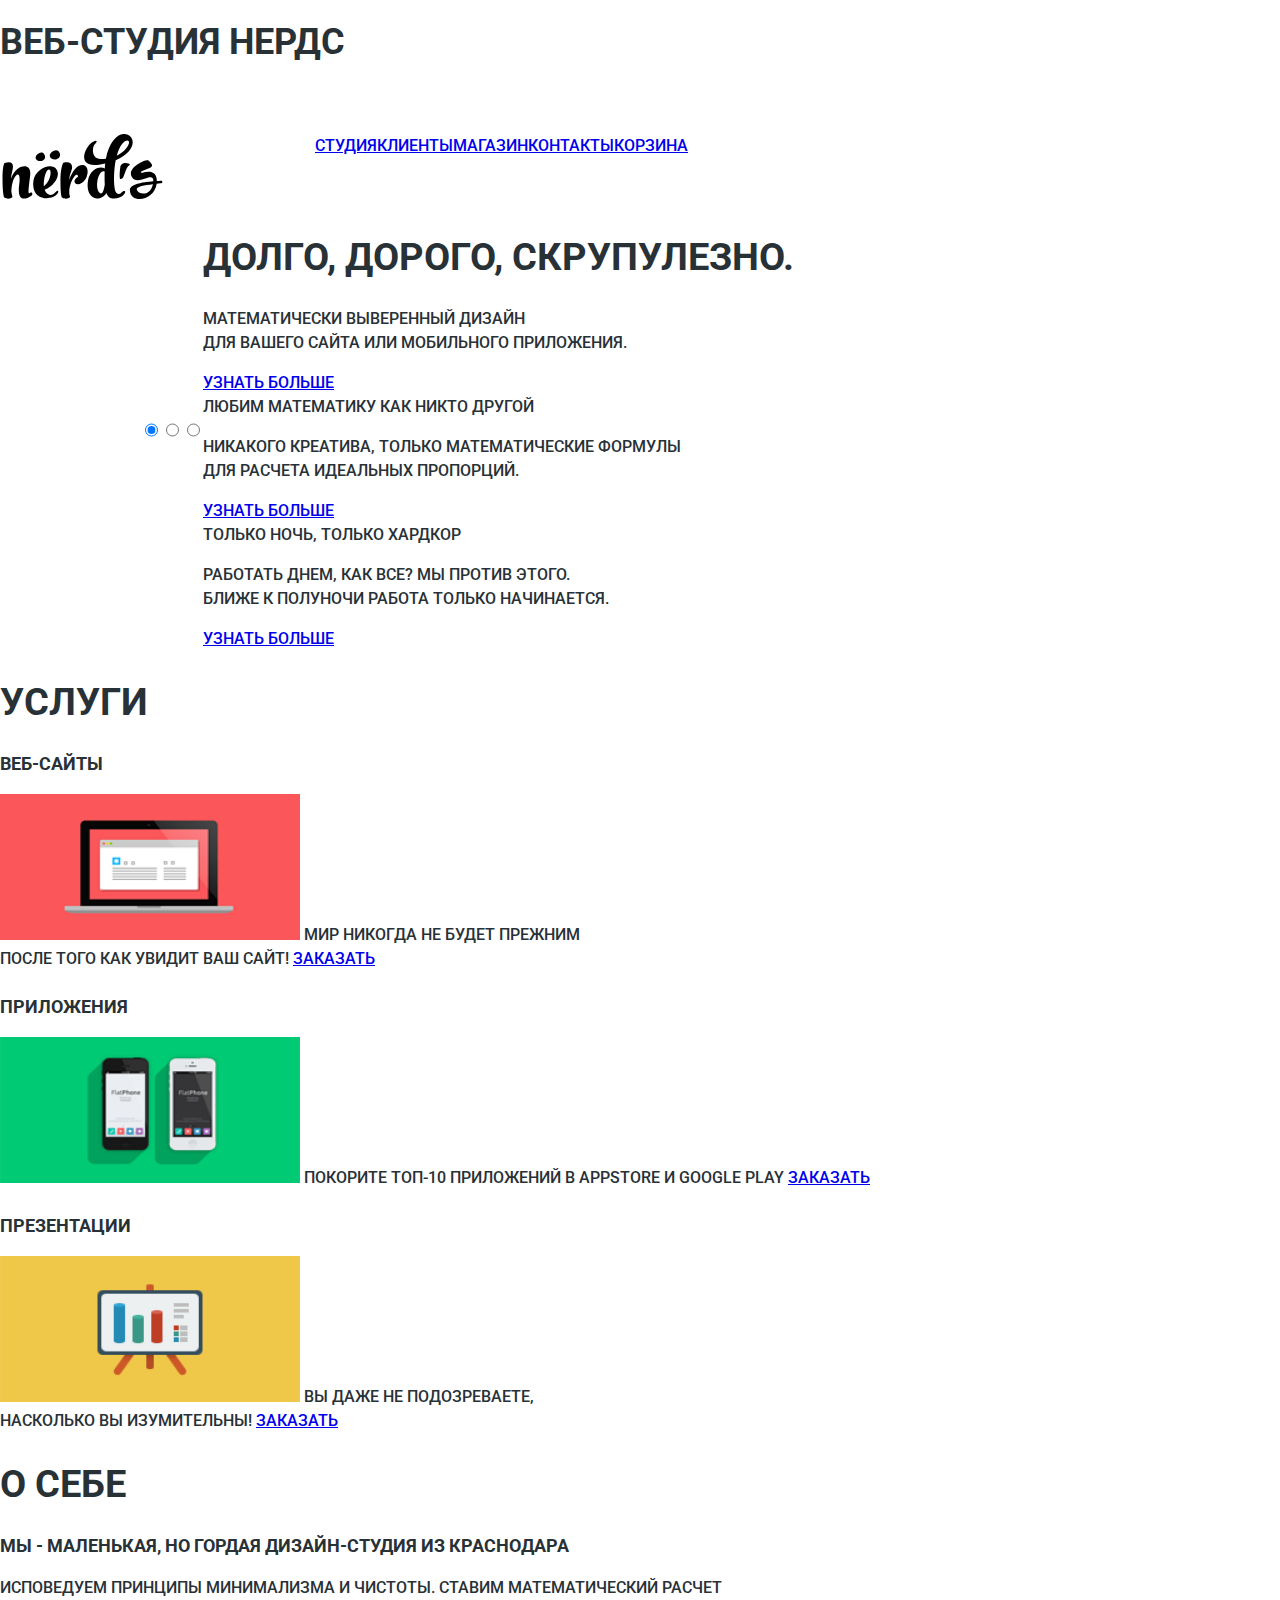
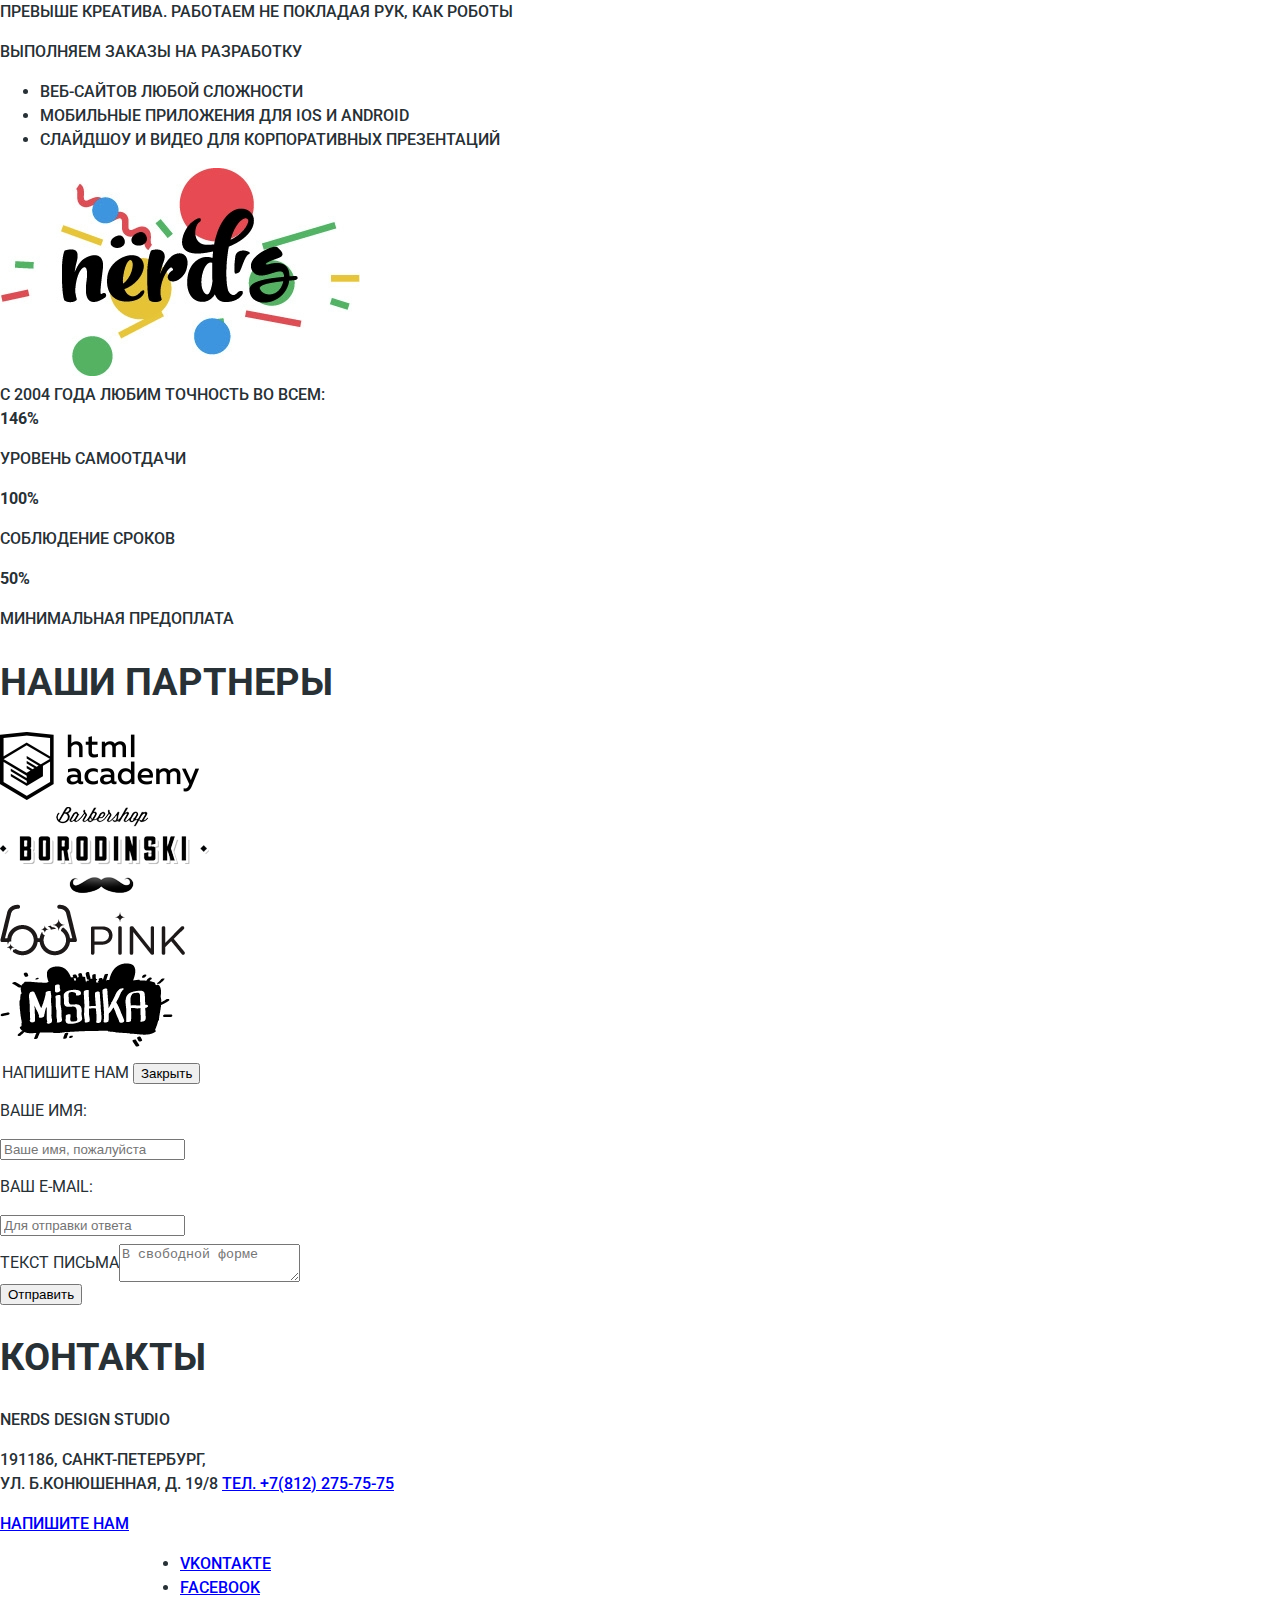
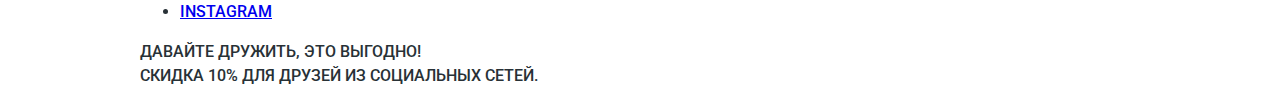
==== index.html @ 177cb4fe "Add files via upload" ====
<!DOCTYPE html>
<html lang="ru">
  <head>
    <meta charset="utf-8">
    <title>Нердс</title>
     <link rel="stylesheet" href="css/style.css" type="text/css">
     <link rel="stylesheet" href="css/normalize.css" type="text/css">
     <link href="https://fonts.googleapis.com/css?family=Roboto:400,500,700&amp;subset=cyrillic,cyrillic-ext" rel="stylesheet">
  </head>
  <body>
  		<header class="main-header">
        <div class="header-contanier">
          <h1 class="visually-hidden">Веб-студия Нердс</h1>
  			<nav class="nav">
          <div class="logo-nav">
  				 <a href="index.html"><img src="img/nerds-logo.svg" width="165" height="65" alt="logo-nerds"></a>
          </div>
  				<ul class="site-nav">
  				  <li><a class="item-nav item-nav-studio item-nav-active" href="#">Студия</a></li>
  				  <li><a class="item-nav item-nav-clients" href="#">Клиенты</a></li>
  				  <li><a class="item-nav item-nav-shop" href="#">Магазин</a></li>
  				  <li><a class="item-nav item-nav-contacts" href="#">Контакты</a></li>
          </ul>
  					<div class="basket-nav"><a class="basket-nav-link" href="#">Корзина</a></div>
  			</nav>
        </div>

  			<div class="slider-contanier">
          <div class="slider">
            <input type="radio" id="slider-btn1" name="toggle" checked>
            <input type="radio" id="slider-btn2" name="toggle">
            <input type="radio" id="slider-btn3" name="toggle">
          <div class="slider-control">
            <label for="slider-btn1"></label>
            <label for="slider-btn2"></label>
            <label for="slider-btn3"></label>
          </div>
        <div class="slides">
          <div class="slide">
            <div class="slide-description">
              <h2 class="slide-title">Долго, дорого, скрупулезно.</h2>
              <p>Математически выверенный дизайн<br>для вашего сайта или мобильного приложения.</p>
              <a class="slide-btn" href="#">Узнать больше</a>
            </div>
          </div>
          <div class="slide">
            <div class="slide-description">
              <div class="slide-title">Любим математику как никто другой</div>
              <p>Никакого креатива, только математические формулы<br> для расчета идеальных пропорций.</p>
              <a class="slide-btn" href="#">Узнать больше</a>
            </div>
          </div>
          <div class="slide">
            <div class="slide-description">
              <div class="slide-title">Только ночь, только хардкор</div>
              <p>Работать днем, как все? Мы против этого.<br> Ближе к полуночи работа только начинается.</p>
              <a class="slide-btn" href="#">Узнать больше</a>
            </div>
          </div>
        </div>
      </div>
    </div>
  </header>

  	<main class="main">
  			<div class="main-contanier">
          <section class="service">
  				  <h2 class="visually-hidden">Услуги</h2>
            <div class="service-item">
              <h3 class="service-title">Веб-сайты</h3>
  					  <img src="img/service service-site-1.png" width="300" height="146" alt="Веб-сайты">
      				<span class="service-description">Мир никогда не будет прежним<br>после того как увидит ваш сайт!</span>
      				<a class="service-button service-button-red" href="#">Заказать</a>
            </div>

            <div class="service-item">
  				   <h3 class="service-title">Приложения</h3>
  					 <img src="img/service service-type-2.png" width="300" height="146" alt="Приложения">
      			 <span class="service-description">Покорите топ-10 приложений в AppStore и Google Play</span>
      			 <a class="service-button service-button-green" href="#">Заказать</a>
            </div>

            <div class="service-item">
  				   <h3 class="service-title">Презентации</h3>
  					 <img src="img/service service-presentation-3.png" width="300" height="146" alt="Презентации">
      			 <span class="service-description">Вы даже не подозреваете,<br>насколько вы изумительны! </span>
      			 <a class="service-button service-button-yellow" href="#">Заказать</a>
            </div>
        </section>

  			<section class="nerds-about"> 
          <h2 class="visually-hidden">О себе</h2>
          <div class="nerds-osebe-left">
  				  <h3 class="slogan"> Мы - маленькая, но гордая
  					   дизайн-студия из Краснодара </h3>
  					<div class="slogan-osebe"><p>Исповедуем принципы минимализма и чистоты. Ставим математический расчет<br>
  						превыше креатива. Работаем не покладая рук, как роботы</p>
            </div>

  						<span class="osebe-bold">Выполняем заказы на разработку</span>
  							<ul class="uslugi-nerds-list">
  								<li class="uslugi-nerds-list-title">Веб-сайтов любой сложности</li>
  								<li class="uslugi-nerds-list-title">Мобильные приложения для iOS и Android</li>
  								<li class="uslugi-nerds-list-title">Слайдшоу и видео для корпоративных презентаций</li>
  							</ul>
  				</div>

          <div class="nerds-osebe-right">
  				  <div class="nerds-osebe-img">
  					   <img src="img/nerds-statistics-logo.jpg" width="360" height="208"  alt="лого нердс">
            </div>
  					<span class="osebe-bold osebe-bold-right">С 2004 года любим точность во всем:</span>
            <div class="quality">
              <div class="quality-item">
  						  <b class="quality-title">146%</b>
  						  <p>Уровень самоотдачи</p>
              </div>
              <div class="quality-item">
  						  <b class="quality-title">100%</b>
  						  <p>Соблюдение сроков</p>
              </div>
              <div class="quality-item">
  						  <b class="quality-title">50%</b>
  						  <p>Минимальная предоплата</p>
              </div>
            </div>
				</div>
        </section>

				<section class="partners">
          <h2 class="visually-hidden">Наши партнеры</h2>
					  <div class="partners-item partners-item-academy">
              <a href="https://htmlacademy.ru"><img src="img/partners-academy.png" width="199" height="68" alt="academy-partners"></a>
            </div>
            <div class="partners-item partners-item-barbershop"> 
              <a href="#"><img src="img/partners-barbershop.png" width="209" height="90" alt="Barbershop Borodinski"></a>
            </div>
            <div class="partners-item partners-item-pink">
              <a href="#"><img src="img/partners-pink.png" width="185" height="52" alt="Pink"></a>
            </div>
            <div class="partners-item partners-item-mishka">
              <a href="#"><img src="img/partners-mishka.png" width="173" height="84" alt="Mishka"></a>
            </div>
				</section>

        <div class="modal-write">
          <form class="modal-write-name" action="#" method="post">
            <fieldset class="modal-write-name">
              <legend class="modal-write-title">Напишите нам
                <button class="modal-write-button modal-write-button-close">Закрыть</button>
              </legend>
              <label for="name">Ваше имя:<br><input type="text" id="name" name="name" placeholder="Ваше имя, пожалуйста" required></label>
            </fieldset>
            <fieldset class="modal-write-email">
              <label for="email">Ваш E-mail:<br><input type="email" id="email" placeholder="Для отправки ответа" required></label>
            </fieldset>
            <fieldset class="modal-write-message">
              <label for="message">Текст письма</label>
              <textarea class="modal-write-text" id="message" name="message" placeholder="В свободной форме" required></textarea>
            </fieldset>
            <button class="modal-write-button modal-write-button-submit">Отправить</button>
          </form>
        </div>
        </div>

        <div class="contacts-contanier">
          <section class="contacts">
            <h2 class="visually-hidden">Контакты</h2>
  			   <div class="contacts-nerds">
           <span class="contacts-title">Nerds Design Studio</span>
  				 <p>191186, Санкт-Петербург,<br>
  			      ул. Б.Конюшенная, д. 19/8
  				 <a class="contacts-phone" href="tel:+78122757575">тел. +7(812) 275-75-75</a></p>
           <a class="contacts-button contacts-button-red" href="#">Напишите нам</a>
           </div>
          </section>
        </div>
    </main>
    <footer class="footer">
      <div class="footer-contanier">
        <div class="footer-social">
          <ul class="footer-social-list">
            <li class="footer-social-item footer-social-item-VK"><a class="visually-hidden" href="https://vk.com/htmlacademy">Vkontakte</a></li>
            <li class="footer-social-item footer-social-item-Facebook"><a class="visually-hidden" href="https://www.facebook.com/htmlacademy">Facebook</a></li>
            <li class="footer-social-item footer-social-item-Instagram"><a class="visually-hidden" href="https://www.instagram.com/htmlacademy">Instagram</a></li>
          </ul>
          <div class="footer-plus">
            <p class="footer-text">Давайте дружить, это выгодно!<br>
              <span class="footer-text footer-text-span">Скидка 10% для друзей из социальных сетей.</span>
            </p>
            </div>
        </div>
      </div>
    </footer>
    </body>
    </html>
---- css/style.css ----
body {
	font-size: 16px;
	font-family: "Roboto", "Arial", sans-serif;
	font-weight: 500; 
	line-height: 24px;
	color: #283136;
	margin: 0 auto;
	padding: 0;
	width: 1440px ;
	text-transform: uppercase;
}
fieldset {
	font-size: 16px;
	font-weight: 400;
	line-height: 38px;
	color: #283136;
	padding: 0;
	margin: 0;
	border: none;
	display: flex;
}
input {
	cursor: pointer;
}
.header-logo,
.uslugi,
.slider,
.footer {
	flex-wrap: wrap;
	display: flex;
	margin:  0  auto;
	width: 1160px;
}

.nav {
	width:  100%;   
 	display:  flex;
	padding-top:  50px;
}
.logo-nav {
	width: 165px;
  	min-height: 65px;
}
.logo-nav:hover {
  	opacity: 0.8;
 }
 .logo-nav:active {
 	opacity: 0.4;
 }
 .site-nav{
 	margin: 0;
	margin-left: 150px;
	padding: 0;
	list-style: none;
	display: flex;
 }
h1 {
	font-size: 36px;
	line-height: 36px;
}
h1.page-title {
	font-size: 36px;
	line-height: 36px;
}
h2 {
	font-size: 38px;
	line-height: 38px;
}
h3 {
	font-size: 18px;
	margin-top: 24px;

}	
.visually-hiden {
	width: 2px;
	height: 2px;
	margin: 2px;
	clip: rect(0 0 0 0);
	position: absolute;
}
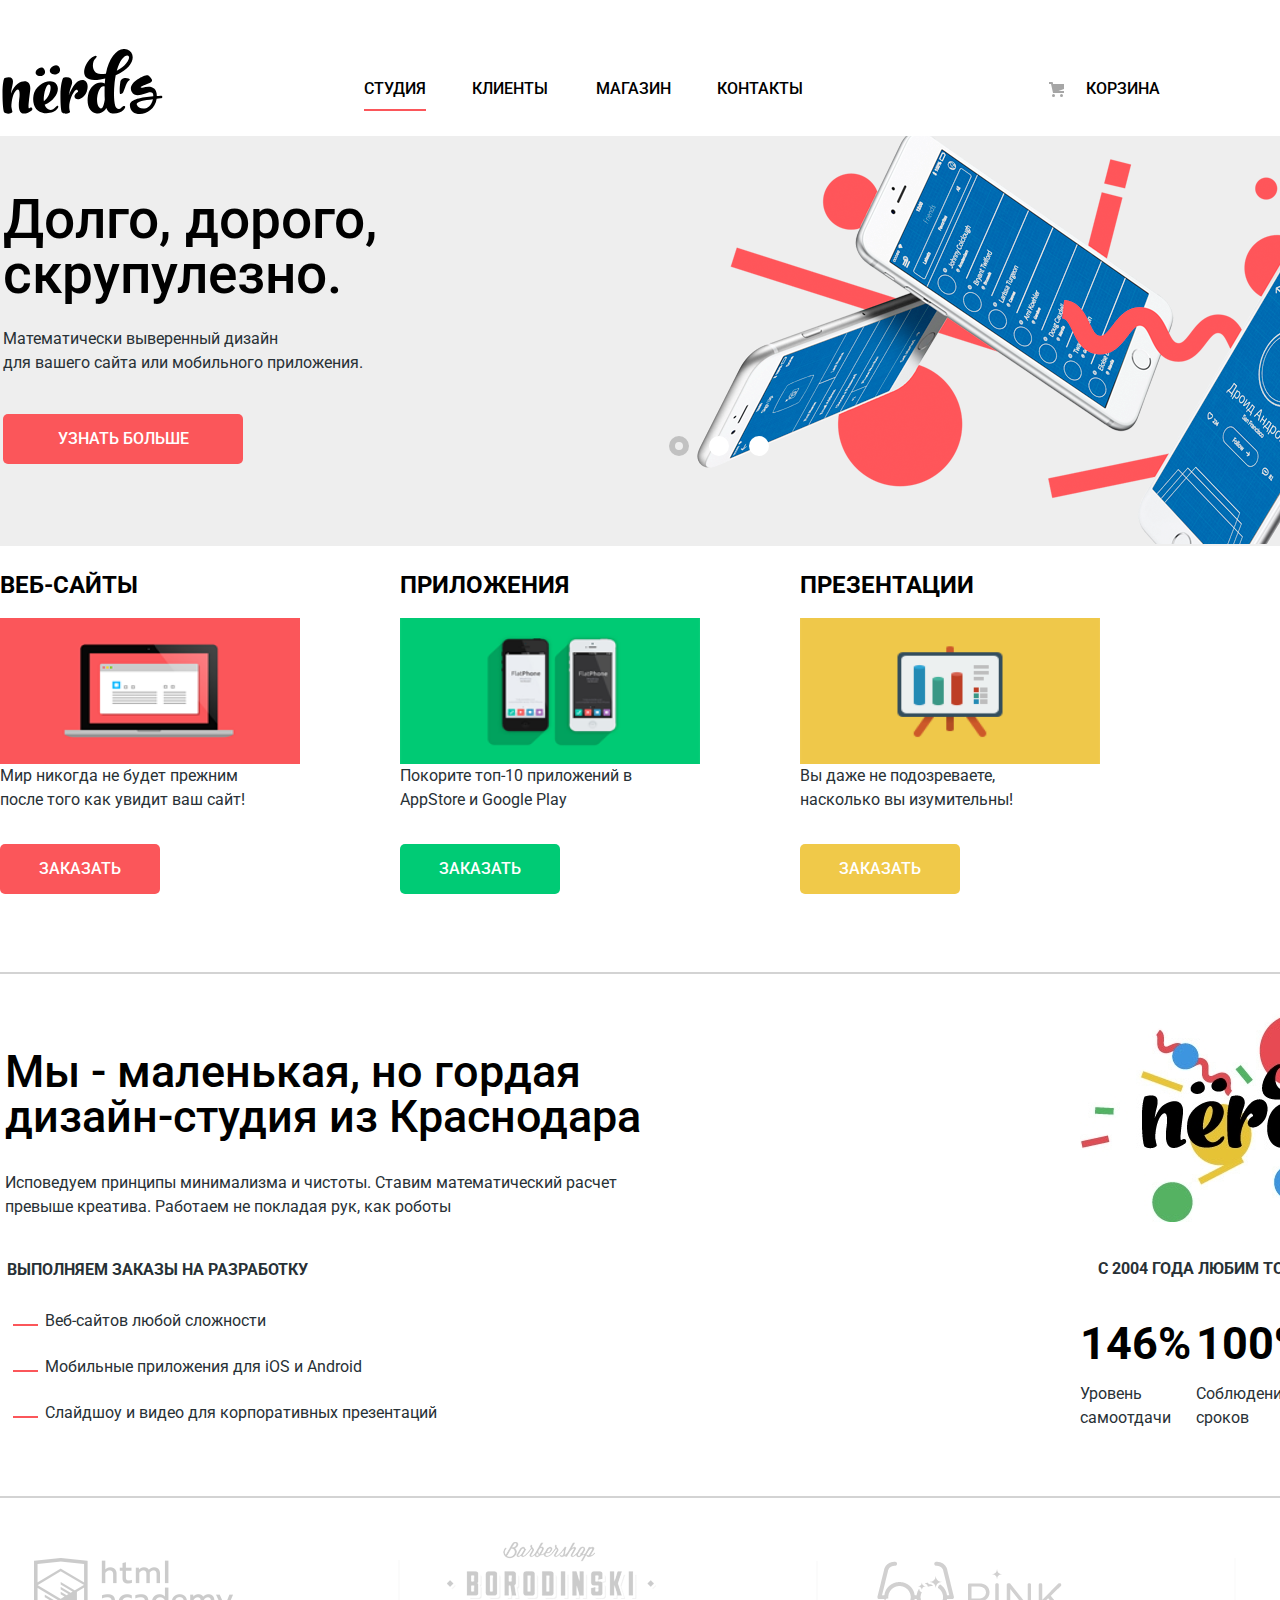
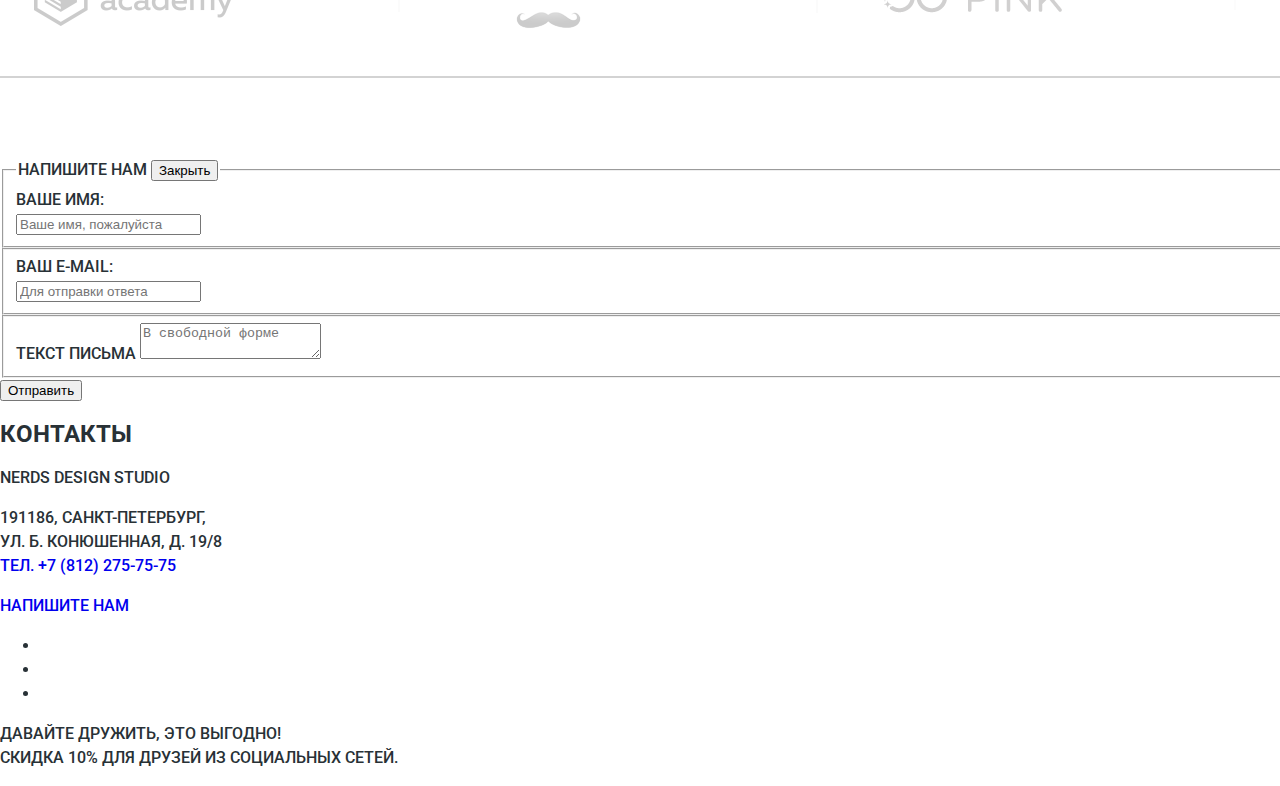
==== commit 17b385ec: "Add files via upload" ====
--- a/index.html
+++ b/index.html
@@ -143,11 +143,11 @@
             </div>
 				</section>
 
-        <div class="modal-write">
+       <div class="modal-write">
           <form class="modal-write-name" action="#" method="post">
             <fieldset class="modal-write-name">
               <legend class="modal-write-title">Напишите нам
-                <button class="modal-write-button modal-write-button-close">Закрыть</button>
+                <button class="modal-write-btn modal-write-btn-close">Закрыть</button>
               </legend>
               <label for="name">Ваше имя:<br><input type="text" id="name" name="name" placeholder="Ваше имя, пожалуйста" required></label>
             </fieldset>
@@ -158,24 +158,26 @@
               <label for="message">Текст письма</label>
               <textarea class="modal-write-text" id="message" name="message" placeholder="В свободной форме" required></textarea>
             </fieldset>
-            <button class="modal-write-button modal-write-button-submit">Отправить</button>
+            <button class="modal-write-btn modal-write-btn-submit">Отправить</button>
           </form>
         </div>
         </div>
 
         <div class="contacts-contanier">
           <section class="contacts">
-            <h2 class="visually-hidden">Контакты</h2>
-  			   <div class="contacts-nerds">
-           <span class="contacts-title">Nerds Design Studio</span>
-  				 <p>191186, Санкт-Петербург,<br>
-  			      ул. Б.Конюшенная, д. 19/8
-  				 <a class="contacts-phone" href="tel:+78122757575">тел. +7(812) 275-75-75</a></p>
-           <a class="contacts-button contacts-button-red" href="#">Напишите нам</a>
-           </div>
+            <h2 class="vissualy-hidden">Контакты</h2>
+            <div class="location-location">
+              <span class="contacts-title">Nerds Design Studio</span>
+              <p>191186, Санкт-Петербург,<br>
+                 ул. Б. Конюшенная, д. 19/8
+                 <a class="contacts-phone" href="tel:+78122757575">тел. +7 (812) 275-75-75</a>
+              </p>
+              <a class="contacts-button contacts-button-red" href="#">Напишите нам</a>
+            </div>
           </section>
         </div>
-    </main>
+      </main>
+
     <footer class="footer">
       <div class="footer-contanier">
         <div class="footer-social">
@@ -192,5 +194,6 @@
         </div>
       </div>
     </footer>
+    <script src="js/script.js"></script>
     </body>
     </html>--- a/css/style.css
+++ b/css/style.css
@@ -1,80 +1,509 @@
 body {
-	font-size: 16px;
-	font-family: "Roboto", "Arial", sans-serif;
-	font-weight: 500; 
+	width: 1440px;
+	margin: 0 auto;
+	font-family: "Roboto", "Helvetica", sans-serif;
+	font-size: 16px;
 	line-height: 24px;
+	font-weight: 500;
 	color: #283136;
+	text-transform: uppercase;
+}
+a {
+	font-family: "Roboto", "Helvetica", sans-serif;
+	font-size: 16px;
+	line-height: 24px;
+	font-weight: 500;
+	text-decoration: none;
+	display: flex;
+}
+.header__contanier,
+.main__contanier,
+.slider__contanier,
+.contacts__contanier,
+.footer__contanier {
+	width: 1160px;
 	margin: 0 auto;
+	display: flex;
+	flex-wrap: wrap;
+	justify-content: center;
 	padding: 0;
-	width: 1440px ;
-	text-transform: uppercase;
-}
-fieldset {
-	font-size: 16px;
-	font-weight: 400;
-	line-height: 38px;
-	color: #283136;
-	padding: 0;
-	margin: 0;
-	border: none;
-	display: flex;
-}
-input {
-	cursor: pointer;
-}
-.header-logo,
-.uslugi,
-.slider,
-.footer {
-	flex-wrap: wrap;
-	display: flex;
-	margin:  0  auto;
-	width: 1160px;
-}
-
+}
+.header__contanier,
+.slider__contanier {
+	background-color: #eeeeee;
+}
+.visually-hidden {
+	position: absolute;
+	clip: rect(0 0 0 0);
+	width: 1px;
+	height: 1px;
+	margin: -1px;
+}
+.contacts__contanier {
+	width: 1440px;
+}
+.header {
+	width: 100%;
+	margin-bottom: 78px;
+	background-color: #eeeeee;
+}
 .nav {
-	width:  100%;   
- 	display:  flex;
-	padding-top:  50px;
+	width: 100%;
+	display: flex;
+	justify-content: flex-start;
+	padding-top: 49px;
 }
 .logo-nav {
 	width: 165px;
-  	min-height: 65px;
+	min-height: 65px;
 }
 .logo-nav:hover {
-  	opacity: 0.8;
- }
- .logo-nav:active {
- 	opacity: 0.4;
- }
- .site-nav{
- 	margin: 0;
-	margin-left: 150px;
-	padding: 0;
+	opacity: 0.8;
+}
+.logo-nav:active {
+	opacity: 0.3;
+}
+.site-nav {
 	list-style: none;
-	display: flex;
- }
-h1 {
-	font-size: 36px;
-	line-height: 36px;
-}
-h1.page-title {
-	font-size: 36px;
-	line-height: 36px;
-}
-h2 {
-	font-size: 38px;
-	line-height: 38px;
-}
-h3 {
-	font-size: 18px;
-	margin-top: 24px;
-
-}	
-.visually-hiden {
+	width: 480px;
+	padding: 25px 0;
+	margin: 0;
+	margin-left: 167px;
+	display: flex;
+	justify-content: space-around;
+}
+.item-nav {
+	color: #000000;
+	display: flex;
+	line-height: 30px;
+	font-size: 16px;
+	font-weight: 500;
+	text-transform: uppercase;
+}
+.item-nav:hover,
+.item-nav:focus{
+	color: #fb565a;
+	font-weight: 500;
+	font-size: 16px;
+}
+.item-nav-studio {
+	margin-left: 23px;
+}
+.item-nav-clients {
+	margin-left: 27px;
+}
+.item-nav-shop {
+	margin-left: 30px;
+}
+.item-nav-contacts{
+	margin-left: 27px;
+}
+.item-nav:active {
+	color: #000000;
+	opacity: 0.3;
+}
+.item-nav-active {
+	padding-bottom: 5px;
+	border-bottom: 2px solid #fb565a;
+}
+.basket-nav {
+	width: 348px;
+	padding-top: 28px;
+	position: relative;
+	display: flex;
+	justify-content: flex-end;
+}
+.basket-nav-link {
+	font-size: 16px;
+	font-weight: 500;
+	cursor: pointer;
+	color: #000000;
+}
+.basket-nav-link:hover,
+.basket-nav-link:focus {
+	font-size: 16px;
+	font-weight: 500;
+	color: #fb565a;
+}
+.basket-nav-link::before {
+	width: 16px;
+	height: 18px;
+	top: 33px;
+	left: 237px;
+	position: absolute;
+	background-repeat: no-repeat;
+	content: ""	;
+	background-image: url("../img/basket-icon.svg");
+}
+.basket-nav-link:active {
+	color: #000000;
+	opacity: 0.3;
+}
+
+
+/*Помогал Сергей*/
+
+
+.slider {
+	position: relative;
+	width: 100%;
+	min-height: 410px;
+	margin: 0 auto;
+	background-color: #eeeeee;
+}
+.slider input[type=radio] {
+	position: absolute;
+	opacity: 0;
+}
+.slider-control {
+	position: absolute;
+	bottom: 95px;
+	bottom: 90px;
+	left: 50%;
+	width: 200px;
+	height: 10px;
+	padding: 10px 10px;
+	margin-left: -111px;
+	text-align: center;
+	z-index: 100;
+}
+.slider-control label{
+	display: inline-block;
+	width: 8px;
+	height: 8px;
+	margin: 0 8px;
+	background: #ffffff;
+	border: 6px solid #ffffff;
+	vertical-align: top;
+	border-radius: 50%;
+	cursor: pointer;
+}
+#slider-btn1:checked ~ .slider-control label[for="slider-btn1"],
+#slider-btn2:checked ~ .slider-control label[for="slider-btn2"],
+#slider-btn3:checked ~ .slider-control label[for="slider-btn3"] {
+	background-color:  transparent;
+	border: 6px solid #c1c1c1;
+}
+.slide {
+	position: absolute;
+	top: 0;
+	left: 0;
+	width: 100%;
+	height: 100%;
+	overflow: hidden;
+	display: none;
+}
+.slide-title {
+	font-weight: 500;
+	line-height: 55px;
+	font-size: 55px;
+	color: #000000;
+	text-transform: none;
+	margin: 0;
+	padding-top: 56px;
+	padding-bottom: 9px;
+}
+.slide-description {
+	width: 515px;
+	padding: 0 3px;
+	font-size: 16px;
+	line-height: 24px;
+	font-weight: 400;
+	color: #283136;
+	text-transform: none;
+}
+.slide-btn {
+	font-size: 16px;
+	font-weight: 500;
+	line-height: 18px;
+	text-transform: uppercase;
+	color: #ffffff;
+	display: inline-flex;
+	justify-content: center;
+	align-items: center;
+	color: #ffffff;
+	border-radius: 5px 5px 5px 5px;
+	width: 240px;
+	height: 50px;
+	background-color: #fb565a;
+	margin-top: 23px;
+}
+.slide-btn:hover {
+	background-color: #e74246;
+}
+.slide-btn:active {
+	box-shadow: inset 0 3px 0 rgba(0, 1, 1, 0.1);
+	background-color: #d7373b;
+	color: #e47175;
+}
+.slide:nth-child(1) {
+	background-image: url("../img/slide-1.png");
+	background-repeat: no-repeat;
+	background-position: 94% -5px;
+}
+.slide:nth-child(2) {
+	background-image: url("../img/slide-2.png");
+	background-repeat: no-repeat;
+	background-position: 100% -22px;
+}
+.slide:nth-child(3) {
+	background-image: url("../img/slide-3.png");
+	background-repeat: no-repeat;
+	background-position: 100% -5px;
+}
+#slider-btn1:checked ~ .slides .slide:nth-child(1) {
+	display: flex;
+}
+#slider-btn2:checked ~ .slides .slide:nth-child(2) {
+	display: flex;
+}
+#slider-btn3:checked ~ .slides .slide:nth-child(3) {
+	display: flex;
+}
+
+
+/*Помогал Сергей*/
+
+
+.service {
+	margin-right: 53px;
+	width: 1100px;
+	padding-bottom: 78px;
+	justify-content: flex-start;
+	display: flex;
+}
+.service-item {
+	width: 300px;
+	margin-right: 100px;
+	justify-content: flex-start;
+	flex-wrap: wrap;
+	display: flex;
+}
+.service-title {
+	font-size: 24px;
+	margin-bottom: 18px;
+	font-weight: 700;
+	line-height: 30px;
+	color: #000000;
+}
+.service-description {
+	font-size: 16px;
+	font-weight: 400;
+	line-height: 24px;
+	text-transform: none;
+	margin-bottom: 32px;
+	color: #283136;
+}
+.service-button-red {
+	border-radius: 5px 5px 5px 5px;
+	width: 160px;
+	height: 50px;
+	display: inline-flex;
+	justify-content: center;
+	align-items: center;
+	color: #ffffff;
+	border: none;
+	background-color: #fb565a;
+}
+.service-button-red:hover {
+	background-color: #e74246;
+}
+.service-button-red:active {
+	background-color: #d7373b;
+	color: #e47175;
+	box-shadow: inset 0 3px 0 rgba(0, 1, 1, 0.1);
+}
+
+.service-button-green {
+ 	border-radius: 5px 5px 5px 5px;
+ 	width: 160px;
+	height: 50px;
+	display: inline-flex;
+	justify-content: center;
+	align-items: center;
+	color: #ffffff;
+	border: none;
+	background-color: #00cb75;
+}
+.service-button-green:hover {
+	background-color: #00bd6c;
+}
+.service-button-green:active {
+	background-color: #00ab62;
+	color: #4dc491;
+	box-shadow: inset 0 3px 0 rgba(0, 1, 1, 0.1);
+}
+
+.service-button-yellow {
+	border-radius: 5px 5px 5px 5px;
+ 	width: 160px;
+	height: 50px;
+	display: inline-flex;
+	justify-content: center;
+	align-items: center;
+	color: #ffffff;
+	border: none;
+	background-color: #f0c949;
+}
+.service-button-yellow:hover {
+	background-color: #ebb631;
+}
+.service-button-yellow:active {
+	box-shadow: inset 0 3px 0 rgba(0, 1, 1, 0.1);
+	background-color: #eec261 ;
+	color:#ff0;
+}
+.nerds-about {
+	border-top: 2px solid #d3d3d3;
+	margin-bottom: 50px;
+	width: 100%;
+	display: flex;
+	align-items: flex-start;
+	justify-content: space-between;
+}
+.nerds-osebe-left{
+	width: 680px;
+	margin-left: 5px;
+}
+.slogan {
+	font-size: 45px;
+	margin-bottom: 32px;
+	padding-top: 30px;
+	display: flex;
+	line-height: 45px;
+	align-items: flex-end;
+	font-weight: 700;
+	font-weight: 500;
+	text-transform: none;
+	color: #000000;
+}
+.slogan-osebe {
+	font-size: 16px;
+	line-height: 24px;
+	font-weight: 400;
+	margin-bottom: 31px;
+	text-transform: none;
+	color: #283136;
+}
+.osebe-bold {
+	font-size: 16px;
+	line-height: 40px;
+	margin-left: 2px;
+	font-weight: 700;
+}
+.uslugi-nerds-list {
+	width: 430px;
+	display: flex;
+	flex-wrap: wrap;
+	font-size: 16px;
+	line-height: 30px;
+	font-weight: 400;
+	color: #283136;
+	text-transform: none;
+	list-style-image: url(../img/red-line.png);
+	list-style-position:
+}
+.uslugi-nerds-list-title:nth-child(1) {
+	padding-bottom: 0px;
+}
+.uslugi-nerds-list-title:nth-child(2) {
+	padding-top: 16px;
+}
+.uslugi-nerds-list-title:nth-child(3) {
+	padding-top: 16px;
+}
+.nerds-osebe-right{
+	width: 360px;
+}
+.nerds-osebe-img{
+	padding-top: 40px;
+}
+.osebe-bold-right{
+	padding-top: 20px;
+	display: flex;
+	justify-content: center;
+}
+.quality-title{
+	font-size: 45px;
+	font-weight: 700;
+	line-height: 10px;
+	color: #000000;
+}
+.quality-item p {
+	font-size: 16px;
+	font-weight: 400;
+	margin-right: 25px;
+	margin-right: 25px;
+	text-transform: none;
+	color: #283136;
+}
+.quality {
+	width: 360px;
+	margin-top: 50px;
+	display: flex;
+	justify-content: space-between;
+}
+.partners {
+	width: 100%;
+	padding: 44px 34px;
+	padding-right: 40px;
+	border-top: 2px solid #d3d3d3;
+	border-bottom: 2px solid #d3d3d3;
+	margin-bottom: 80px;
+	display: flex;
+	justify-content: space-between;
+	align-items: center;
+}
+.partners-item {
+	opacity: 0.2;
+	position: relative;
+}
+.partners-item:hover{
+	opacity: 1.2;
+}
+.partners-item-academy {
+	margin-top: 9px;
+}
+.partners-item-barbershop{
+	margin-right: 8px;
+}
+.partners-item-pink{
+	margin-right: 25px;
+}
+.partners-item-mishka{
+	margin-top: 5px;
+}
+.partners-item:active {
+	opacity: 0.1;
+}
+
+
+.partners-item:nth-child(3)::before {
+	content: "";
+	position: absolute;
+	top: 18px;
+	left: -49px;
 	width: 2px;
-	height: 2px;
-	margin: 2px;
-	clip: rect(0 0 0 0);
-	position: absolute;
-}+	height: 52px;
+	background: #eeeeee;
+}
+.partners-item:nth-child(4)::before {
+	top: 0px;
+	left: -61px;
+	width: 2px;
+	height: 52px;
+	content: "";
+	position: absolute;
+	background: #eeeeee;
+}
+.partners-item:nth-child(5)::before {
+	content: "";
+	position: absolute;
+	top: 10px;
+	left: -67px;
+	width: 2px;
+	height: 52px;
+	background: #eeeeee;
+}
+
+/*Здесь конец index.html*/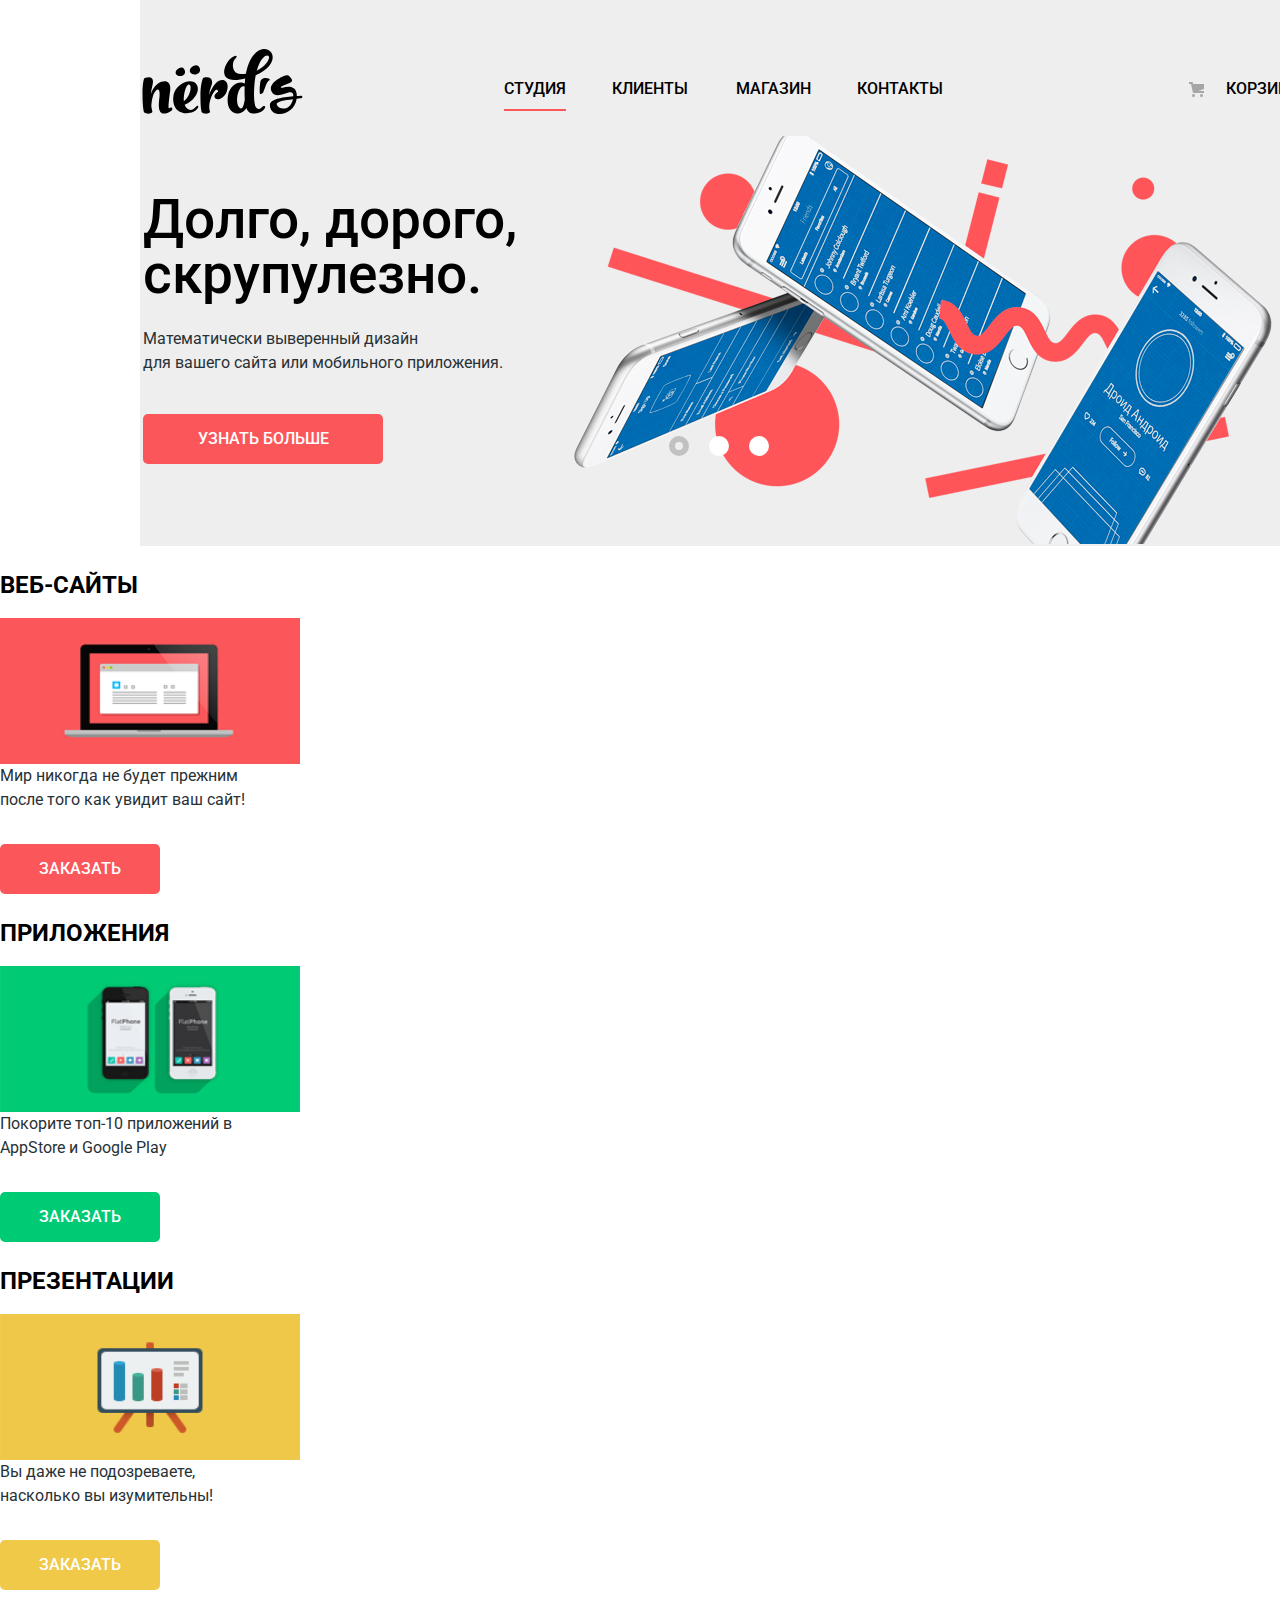
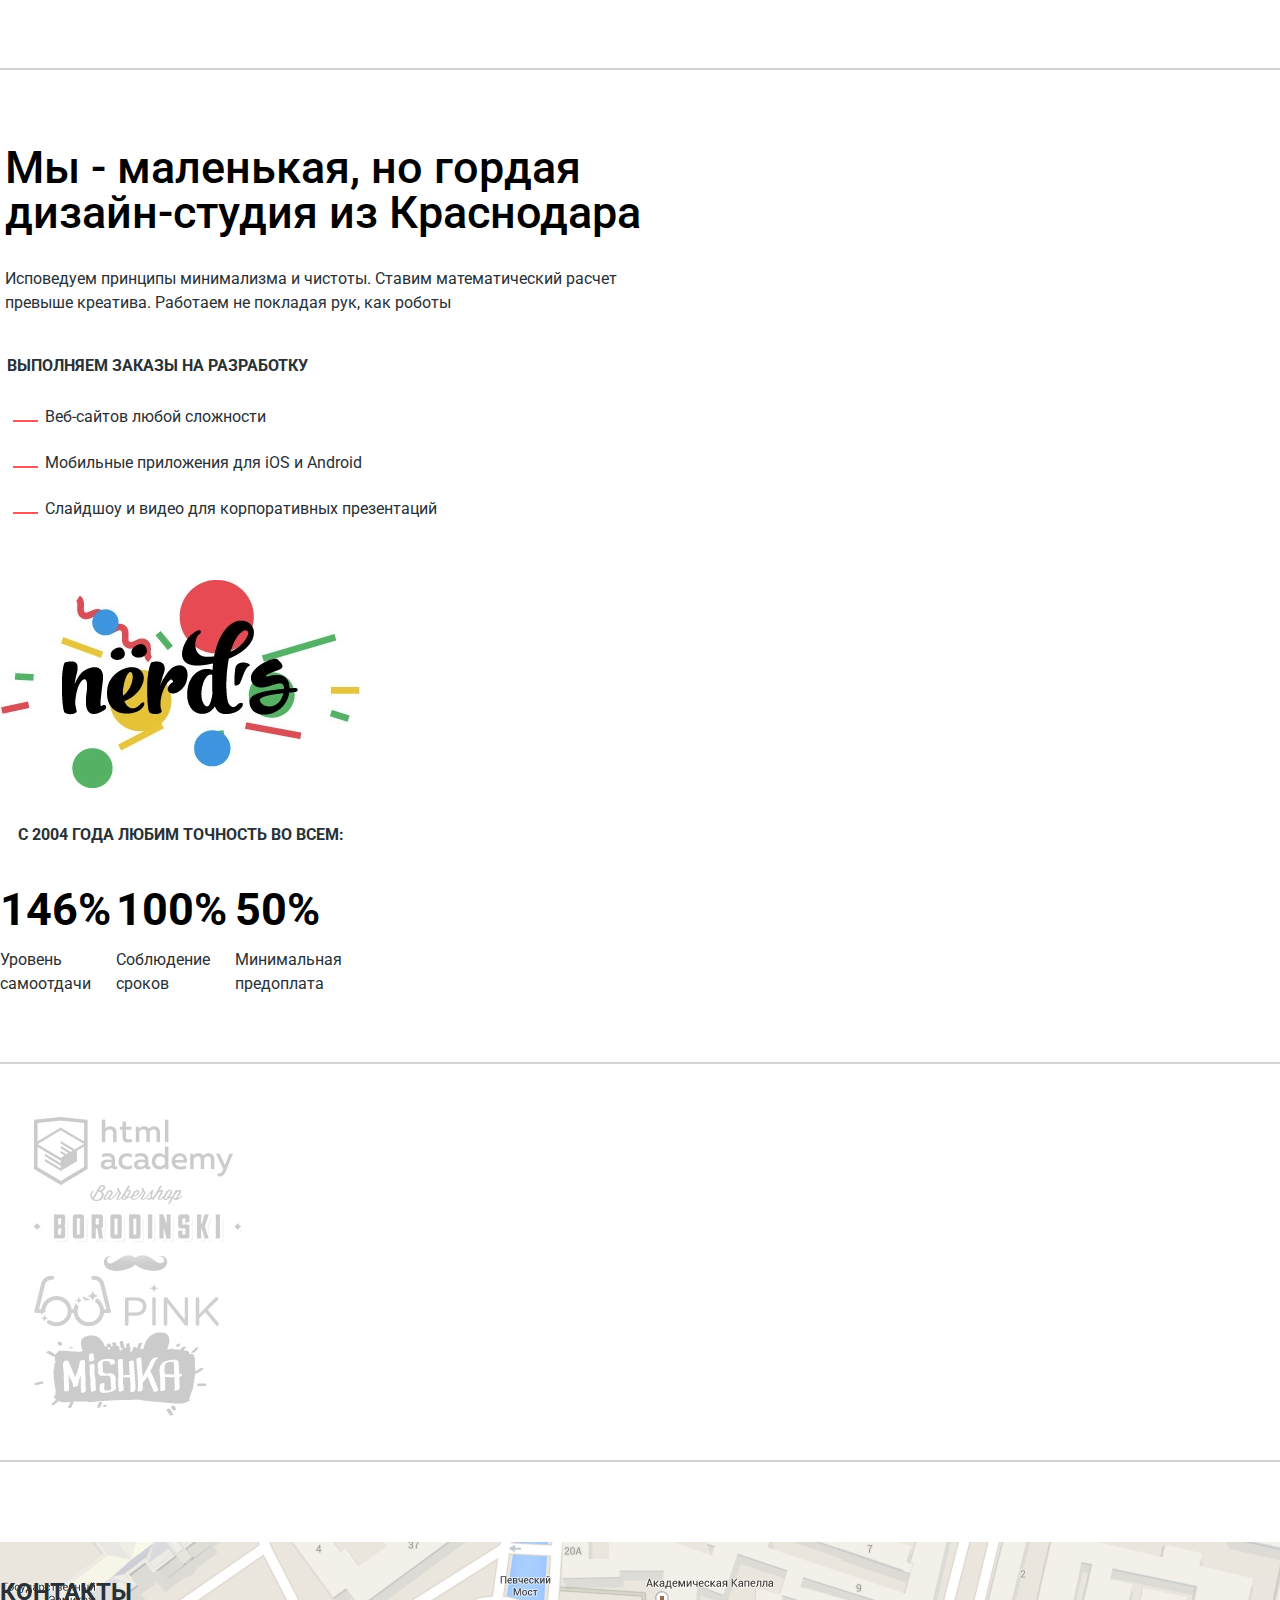
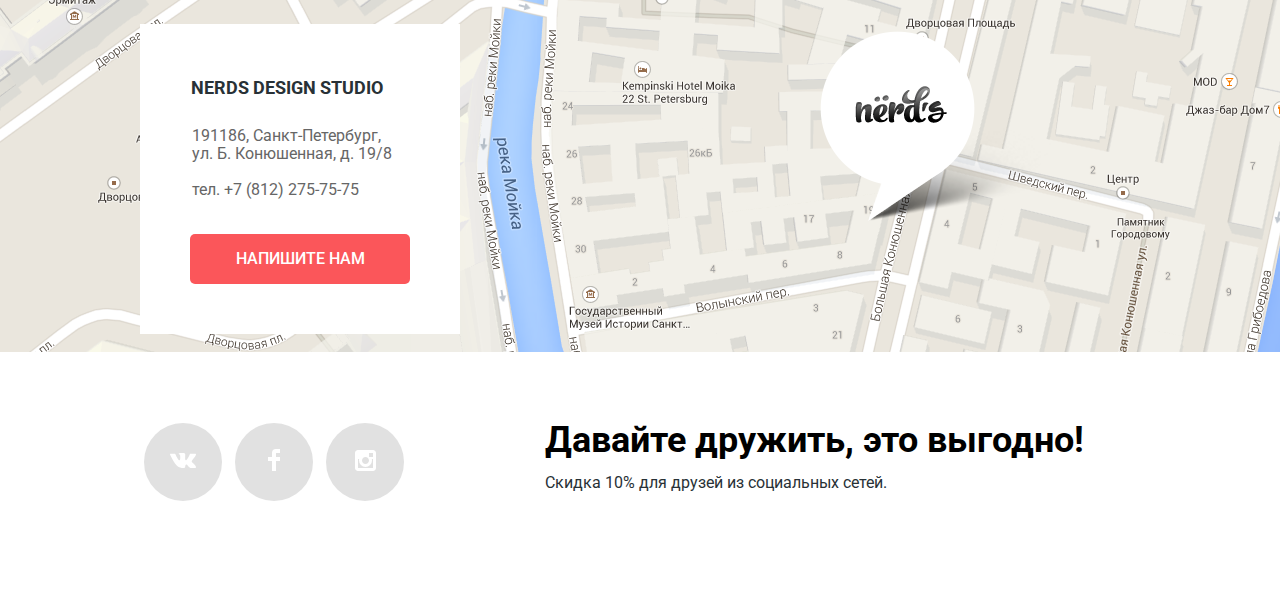
==== commit 70b29cd3: "Add files via upload" ====
--- a/index.html
+++ b/index.html
@@ -9,7 +9,7 @@
   </head>
   <body>
   		<header class="main-header">
-        <div class="header-contanier">
+        <div class="header-contanier contanaier"> 
           <h1 class="visually-hidden">Веб-студия Нердс</h1>
   			<nav class="nav">
           <div class="logo-nav">
@@ -25,7 +25,7 @@
   			</nav>
         </div>
 
-  			<div class="slider-contanier">
+  			<div class="slider-contanier contanier">
           <div class="slider">
             <input type="radio" id="slider-btn1" name="toggle" checked>
             <input type="radio" id="slider-btn2" name="toggle">
@@ -63,8 +63,8 @@
   </header>
 
   	<main class="main">
-  			<div class="main-contanier">
           <section class="service">
+            <div class="contanier">
   				  <h2 class="visually-hidden">Услуги</h2>
             <div class="service-item">
               <h3 class="service-title">Веб-сайты</h3>
@@ -86,9 +86,11 @@
       			 <span class="service-description">Вы даже не подозреваете,<br>насколько вы изумительны! </span>
       			 <a class="service-button service-button-yellow" href="#">Заказать</a>
             </div>
+            </div>
         </section>
 
   			<section class="nerds-about"> 
+            <div class="contanier">
           <h2 class="visually-hidden">О себе</h2>
           <div class="nerds-osebe-left">
   				  <h3 class="slogan"> Мы - маленькая, но гордая
@@ -125,9 +127,11 @@
               </div>
             </div>
 				</div>
+        </div>
         </section>
 
 				<section class="partners">
+          <div class="contanier">
           <h2 class="visually-hidden">Наши партнеры</h2>
 					  <div class="partners-item partners-item-academy">
               <a href="https://htmlacademy.ru"><img src="img/partners-academy.png" width="199" height="68" alt="academy-partners"></a>
@@ -140,6 +144,7 @@
             </div>
             <div class="partners-item partners-item-mishka">
               <a href="#"><img src="img/partners-mishka.png" width="173" height="84" alt="Mishka"></a>
+            </div>
             </div>
 				</section>
 
@@ -163,8 +168,8 @@
         </div>
         </div>
 
-        <div class="contacts-contanier">
           <section class="contacts">
+            <div class="contanier">
             <h2 class="vissualy-hidden">Контакты</h2>
             <div class="location-location">
               <span class="contacts-title">Nerds Design Studio</span>
@@ -173,13 +178,12 @@
                  <a class="contacts-phone" href="tel:+78122757575">тел. +7 (812) 275-75-75</a>
               </p>
               <a class="contacts-button contacts-button-red" href="#">Напишите нам</a>
-            </div>
+              </div>
           </section>
-        </div>
       </main>
 
     <footer class="footer">
-      <div class="footer-contanier">
+      <div class="footer-contanier contanier">
         <div class="footer-social">
           <ul class="footer-social-list">
             <li class="footer-social-item footer-social-item-VK"><a class="visually-hidden" href="https://vk.com/htmlacademy">Vkontakte</a></li>
--- a/css/style.css
+++ b/css/style.css
@@ -16,11 +16,11 @@
 	text-decoration: none;
 	display: flex;
 }
-.header__contanier,
-.main__contanier,
-.slider__contanier,
-.contacts__contanier,
-.footer__contanier {
+.header-contanier,
+.main-contanier,
+.slider-contanier,
+.contacts-contanier,
+.footer-contanier {
 	width: 1160px;
 	margin: 0 auto;
 	display: flex;
@@ -28,8 +28,8 @@
 	justify-content: center;
 	padding: 0;
 }
-.header__contanier,
-.slider__contanier {
+.header-contanier,
+.slider-contanier {
 	background-color: #eeeeee;
 }
 .visually-hidden {
@@ -401,7 +401,6 @@
 	color: #283136;
 	text-transform: none;
 	list-style-image: url(../img/red-line.png);
-	list-style-position:
 }
 .uslugi-nerds-list-title:nth-child(1) {
 	padding-bottom: 0px;
@@ -506,4 +505,662 @@
 	background: #eeeeee;
 }
 
-/*Здесь конец index.html*/+/*Здесь конец index.html*/
+.page-title {
+	padding-top: 56px;
+	padding-bottom: 78px;
+	font-size: 55px;
+	font-weight: 500;
+	line-height: 55px;
+	width: 100%;
+	height: 6px;
+	display: flex;
+	justify-content: center;
+	align-items: flex-end;
+	text-transform: none;
+	color: #000000;
+}
+.filters {
+	font-size: 16px;
+	width: 260px;
+	font-weight: 400;
+	text-transform: none;
+}
+.filters-title {
+	font-size: 18px;
+	font-weight: 700;
+	line-height: 30px;
+	margin-bottom: 7px;
+	display: flex;
+	text-transform: uppercase;
+	color: #000000;
+}
+.filters-title-cost{
+	margin-left: 4px;
+	margin-bottom: 48px;
+}
+.wrapper-filters-range fieldset{
+	padding: 0;
+	margin: 0;
+	border: none;
+	width: 240px;
+	margin-bottom: 62px;
+	text-transform: uppercase;
+}
+.cost-controls{
+	padding-top: 39px;
+	padding-right: 20px;
+	padding-left: 20px;
+	margin-bottom: 20px;
+	height: 41px;
+	position: relative;
+	border-radius: 5px;
+	background: #f1f1f1;
+}
+.cost-scale{
+	cursor: pointer;
+	height: 2px;
+	background: #d7dcde;
+}
+.scale-slider{
+	height: 2px;
+	background: #00ca74;
+}
+.toggle {
+	top: 30px;
+	left: 0px;
+	width: 3px;
+	height: 3px;
+	position: absolute;
+	border-radius: 50%;
+	cursor: pointer;
+	border: 8px solid #ffffff;
+	box-shadow: 0 2px 1px 0 #cfcfcf;
+	background: #ababab;
+}
+.toggle-min {
+	left: 20px;
+}
+.toggle-max {
+	left: 160px;
+}
+.cost-range {
+	width: 260px;
+	height: 24px;
+	align-items: center;
+	display: flex;
+}
+.cost-range label{
+	font-size: 16px;
+	display: inline-block;
+}
+.price-range-max{
+	text-align: right;
+}
+.cost-range input {
+	border-radius: 5px;
+	margin-left: 12px;
+	text-align: center;
+	border: none;
+	color: #283136;
+}
+.cost-range {
+	width: 260px;
+	display: flex;
+	justify-content: flex-start;
+}
+.cost-range input[type="text"] {
+	font-size: 16px;
+	font-weight: 400;
+	line-height: 22px;
+	padding-top: 8px;
+	padding-bottom: 8px;
+	padding-left: 14px;
+	padding-right: 14px;
+	background-color: #f1f1f1;
+	border: none;
+	box-sizing: content-box;
+	width: 50px;
+	text-align: center;
+	color: #283136;
+}
+.cost-right {
+	margin-left: 38px;
+}
+.filters-radio {
+	display: flex;
+	border: none;
+	padding: 0;
+	margin: 0;
+	font-size: 16px;
+	line-height: 40px;
+	font-weight: 400;
+	color: #283136;
+	width: 200px;
+	margin-bottom: 33px;
+}
+.filters-checkbox {
+	display: flex;
+	border: none;
+	padding: 0;
+	margin: 0;
+	font-size: 16px;
+	line-height: 40px;
+	font-weight: 400;
+	color: #283136;
+	width: 200px;
+	margin-bottom: 36px;
+}
+input[type="checkbox"] + label span {
+	display: inline-block;
+	width: 25px;
+	height: 25px;
+	margin: -2px 10px 0 0;
+	vertical-align: middle;
+	opacity: 0.4;
+	background: url(../img/checkbox-off.svg) no-repeat;
+	cursor: pointer;
+}
+input[type="radio"] + label span {
+	display: inline-block;
+	width: 25px;
+	height: 25px;
+	margin: -2px 10px 0 0;
+	vertical-align: middle;
+	opacity: 0.4;
+	background: url(../img/radio-off.svg) no-repeat;
+	cursor: pointer;
+}
+input[type="checkbox"]:checked + label span {
+	background-image: url(../img/checkbox-on.svg);
+}
+input[type="radio"]:checked + label span {
+	background-image: url(../img/radio-on.svg);
+}
+input[type="radio"] + label span:hover,
+input[type="checkbox"] + label span:hover {
+	opacity: 1;
+}
+.form-button {
+	font-size: 16px;
+	font-weight: 500;
+	line-height: 18px;
+	border-radius: 5px 5px 5px 5px;
+	width: 260px;
+	height: 50px;;
+	border: none;
+	text-transform: uppercase;
+	padding-top: 6px;
+	background-color: #efefef;
+	color: #000000;
+}
+.form-button:hover {
+	background-color: #dfdfdf;
+}
+.form-button:active {
+	box-shadow: inset 0 3px 0 rgba(0, 1, 1, 0.1);
+	background-color: #d5d5d5;
+}
+.sortirovka-title-bold {
+	font-size: 18px;
+	font-weight: 700;
+}
+.sortirovka{
+	width: 760px;
+	flex-wrap: wrap;
+	display: flex;
+	margin-bottom: 60px;
+}
+.sortirovka a {
+	font-size: 14px;
+	line-height: 18px;
+	text-transform: uppercase;
+	font-weight: 400;
+	color: #000000;
+}
+.sortirovka-type {
+	margin-left: 266px;
+	margin-right: 35px;
+	padding-top: 5px;
+	width: 282px;
+	justify-content: space-between;
+	display: flex;
+}
+.sortirovka-link {
+	opacity: 0.3;
+}
+.sortirovka-link:hover {
+	opacity: 0.6;
+}
+.sortirovka-link:active {
+	opacity: 1;
+}
+.sortirovka-link-name {
+	padding-right: 9px;
+}
+.sortirovka-direction {
+	font-size: 0;
+	display: flex;
+	width: 40px;
+	justify-content: space-between;
+	align-items: center;
+}
+.sortirovka-direction-up,
+.sortirovka-direction-down {
+	width: 11px;
+	height: 10px;
+	border: none;
+	background-color: transparent;
+	background-image: url(../img/icon-up-dir.svg);
+	background-repeat: no-repeat;
+	opacity: 0.3;
+}
+.sortirovka-direction-down {
+	background-image: url(../img/icon-down-dir.svg);
+}
+.sortirovka-direction-up:hover,
+.sortirovka-direction-down:hover {
+	opacity: 0.6;
+}
+.sortirovka-direction-up:active,
+.sortirovka-direction-down:active {
+	outline: none;
+	opacity: 1;
+}
+.catalog {
+	max-width: 760px;
+	height: auto;
+	display: flex;
+	flex-wrap: wrap;
+	justify-content: space-between;
+	margin-left: 45px;
+}
+.catalog-title {
+	font-size: 18px;
+	font-weight: 700;
+	line-height: 30px;
+	margin-bottom: 25px;
+}
+.catalog-link {
+	color: #000000;
+}
+.catalog-item {
+		margin-bottom: 60px;
+		width: 360px;
+		position: relative;
+}
+.catalog-item::before {
+	content: "";
+	width: 360px;
+	height: 40px;
+	position: absolute;
+	background-image: url(../img/browser.svg);
+	background-repeat: no-repeat;
+	background-position: 0 0;
+	top: -39px;
+	opacity: 0.12;
+}
+.catalog-item:hover::before {
+	opacity: 1;
+}
+.catalog-item-active {
+	max-width: 100%;
+	height: auto;
+	display: none;
+	flex-wrap: wrap;
+	justify-content: center;
+	align-items: center;
+	position: absolute;
+	padding: 0 60px;
+	top: 346px;
+	left: 0px;
+	background-color: #eeeeee;
+	text-align: center;
+}
+.catalog-item:hover .catalog-item-active {
+	display: flex;
+}
+.catalog-description {
+	max-width: 360px;
+	color: #666666;
+	font-size: 16px;
+	font-weight: 400;
+	line-height: 18px;
+	text-transform: none;
+	margin-bottom: 30px;
+}
+.catalog-btn {
+	color: #ffffff;
+	display: inline-flex;
+	justify-content: center;
+	align-items: center;
+	border-radius: 5px 5px 5px 5px;
+	width: 160px;
+	height: 50px;;
+	border: none;
+	background-color: #fb565a;
+	margin-bottom: 43px;
+}
+.catalog-btn:hover {
+	background-color: #e74246;
+}
+.catalog-btn:active {
+	box-shadow: inset 0 3px 0 rgba(0, 1, 1, 0.1);
+	background-color: #d7373b;
+	color: #e47175;
+}
+.pagination {
+	width: 760px;
+	display: flex;
+	justify-content: flex-start;
+	margin-bottom: 60px;
+}
+.pagination-item {
+	font-size: 16px;
+	font-weight: 500;
+	line-height: 18px;
+	color: #000000;
+	background-color: #eeeeee;
+	text-transform: uppercase;
+	margin-right: 10px;
+	display: inline-flex;
+	justify-content: center;
+	align-items: center;
+	border-radius: 2px 2px 2px 2px;
+	width: 50px;
+	height: 50px;;
+}
+.pagination-item:hover:not(.pagination-item-one) {
+	background-color: #dfdfdf;
+}
+.pagination-item:active:not(.pagination-item-one) {
+	background-color: #d5d5d5;
+	border-top: none;
+	box-shadow: inset 0 3px 0 rgba(0, 1, 1, 0.1);
+}
+.pagination-item-one {
+	border-radius: 2px 2px 2px 2px;
+	width: 44px;
+	height: 44px;;
+	background-color: #ffffff;
+	border: 3px solid #dbdbdb;
+}
+.pagination-item-view,
+.pagination-item-next {
+	display: inline-flex;
+	justify-content: center;
+	align-items: center;
+	border-radius: 2px 2px 2px 2px;
+	width: 260px;
+	height: 50px;;
+}
+.contacts {
+	display: flex;
+	align-items: center;
+	width: 1440px;
+	margin: 0 auto;
+	background-image: url(../img/maps.png);
+	background-color: #eeeeee;
+	min-height: 410px;
+	margin-bottom: 70px;
+}
+.location-location {
+	display: inline-flex;
+	flex-wrap: wrap;
+	justify-content: center;
+	width: 320px;
+	height: 310px;
+	background-color: #ffffff;
+	margin-left: 140px;
+}
+.contacts-title {
+	display: flex;
+	align-items: flex-end;
+	margin-right: 26px;
+	margin-bottom: 8px;
+	padding-top: 12px;
+	font-size: 18px;
+	font-weight: 700;
+	line-height: 30px;
+}
+.location-location p {
+	display: flex;
+	flex-wrap: wrap;
+	padding-left: 52px;
+	font-size: 16px;
+	font-weight: 400;
+	line-height: 18px;
+	color: #666666;
+	text-transform: none;
+}
+.contacts-phone {
+	color: #666666;
+	font-size: 16px;
+	font-weight: 400;
+	line-height: 18px;
+}
+.contacts-button-red {
+	display: flex;
+	color: #ffffff;
+	border: none;
+	background-color: #fb565a;
+	justify-content: center;
+	align-items: center;
+	color: #ffffff;
+	border-radius: 5px 5px 5px 5px;
+	width: 220px;
+	height: 50px;;
+	border: none;
+	margin-bottom: 13px;
+}
+.contacts-button-red:hover {
+	background-color: #e74246;
+}
+.contacts-button-red:hover {
+	box-shadow: inset 0 3px 0 rgba(0, 1, 1, 0.1);
+	background-color: #d7373b;
+	color: #e47175;
+}
+.footer-social {
+	width: 943px;
+	display: flex;
+	justify-content: flex-start;
+	align-items: center;
+	margin-right: 210px;
+	margin-bottom: 100px;
+}
+.footer-social-list {
+	display: flex;
+	width: 260px;
+	justify-content: space-between;
+	list-style: none;
+	margin: 0;
+	padding: 0;
+}
+.footer-social-item {
+	display: flex;
+	justify-content: center;
+	align-items: center;
+	width: 78px;
+	height: 78px;
+	border-radius: 50%;
+	background-color: #e1e1e1;
+}
+.footer-social-item:hover {
+	background-color: #e84045;
+}
+.footer-social-item:active {
+	box-shadow: inset 0 3px 0 rgba(0, 1, 1, 0.1);
+	background-color: #d7373b;
+}
+.footer-social-item-VK {
+	background-image: url(../img/vk-icon.svg);
+	background-repeat: no-repeat;
+	background-position: 26px 30px;
+}
+.footer-social-item-VK:active {
+	background-image: url(../img/vk-icon-active.svg);
+	background-repeat: no-repeat;
+	background-position: 26px 30px;
+}
+.footer-social-item-Facebook {
+	background-image: url(../img/fb-icon.svg);
+	background-repeat: no-repeat;
+	background-position: 33px 26px;
+}
+.footer-social-item-Facebook:active {
+	background-image: url(../img/fb-icon-active.svg);
+	background-repeat: no-repeat;
+	background-position: 33px 26px;
+}
+.footer-social-item-Instagram {
+	background-image: url(../img/insta-icon.svg);
+	background-repeat: no-repeat;
+	background-position: 29px 27px;
+}
+.footer-social-item-Instagram:active {
+	background-image: url(../img/insta-icon-active.svg);
+	background-repeat: no-repeat;
+	background-position: 29px 27px;
+}
+.footer-text {
+	font-size: 36px;
+	font-weight: 700;
+	line-height: 36px;
+	color: #000000;
+	text-transform: none;
+	margin: 0;
+	padding: 0;
+}
+.footer-plus {
+	font-size: 16px;
+	font-weight: 400;
+	color: #283136;
+	text-transform: none;
+	margin-left: 141px;
+}
+.footer-text-span {
+	font-size: 16px;
+	font-weight: 400;
+	color: #283136;
+	text-transform: none;
+}
+.modal-write {
+	display: none;
+	position: fixed;
+	width: 860px;
+	padding-top: 73px;
+	padding-bottom: 84px;
+	padding-left: 100px;
+	padding-right: 0px;
+	top: 180px;
+	left: 50%;
+	margin-left: -470px;
+	background-color: #ffffff;
+	box-shadow: 0 20px 40px rgba(0, 1, 1, 0.75);
+	text-transform: none;
+	border: none;
+}
+.modal-write fieldset {
+	border: none;
+}
+.modal-write-show {
+	display: flex;
+}
+.modal-write-form {
+	display: flex;
+	flex-wrap: wrap;
+	align-items: flex-end;
+}
+.modal-write-title {
+	font-size: 45px;
+	font-weight: 500;
+	line-height: 45px;
+	margin-bottom: 20px;
+}
+.modal-write-name,
+.modal-write-email,
+.modal-write-message {
+	font-weight: 700;
+}
+.modal-write-name input[type="text"],
+.modal-write-email input[type="email"] {
+	color: #444444;
+	font-size: 16px;
+	font-weight: 400;
+	box-sizing: border-box;
+	width: 360px;
+	padding-top: 18px;
+	padding-bottom: 16px;
+	padding-left: 16px;
+	padding-right: 135px;
+	margin-bottom: 18px;
+	margin-right: 40px;
+	border: 2px solid #d7dcde;
+	opacity: 0.7;
+}
+.modal-write-textarea {
+	min-height: 118px;
+	padding-top: 14px;
+	padding-bottom: 87px;
+	padding-left: 15px;
+	padding-right: 560px;
+	resize: none;
+	margin-bottom: 47px;
+	border: 2px solid #d7dcde;
+	opacity: 0.7;
+}
+.modal-write-name input[type="text"]:hover,
+.modal-write-email input[type="email"]:hover,
+.modal-write-textarea:hover {
+	border: 2px solid #b4b9bb;
+}
+.modal-write-name input[type="text"]:focus,
+.modal-write-email input[type="email"]:focus,
+.modal-write-textarea:focus {
+	outline: none;
+	border: 2px solid #000000;
+}
+.modal-write-btn-submit {
+	border-radius: 5px 5px 5px 5px;
+	width: 220px;
+	height: 50px;;
+	border: none;
+	background-color: #fb565a;
+	color: #ffffff;
+	font-size: 16px;
+	font-weight: 500;
+	line-height: 18px;
+	text-transform: uppercase;
+}
+.modal-write-btn-submit:hover {
+	background-color: #e74246;
+}
+.modal-write-btn-submit:active {
+	box-shadow: inset 0 3px 0 rgba(0, 1, 1, 0.1);
+	background-color: #d7373b;
+	color: #e47175;
+}
+
+.modal-write-btn-close {
+	position: relative;
+	top: -15px;
+	right: -427px;
+	width: 21px;
+	height: 21px;
+	font-size: 0;
+	background-image: url(../img/close-cross.svg);
+	background-color: transparent;
+	border: none;
+	cursor: pointer;
+	opacity: 0.3;
+}
+.modal-write-btn-close:hover {
+	opacity: 1;
+}
+.modal-write-btn-close:active {
+	opacity: 0.1;
+}
+.modal-write-btn-close:focus {
+	outline-color: #d7373b;
+}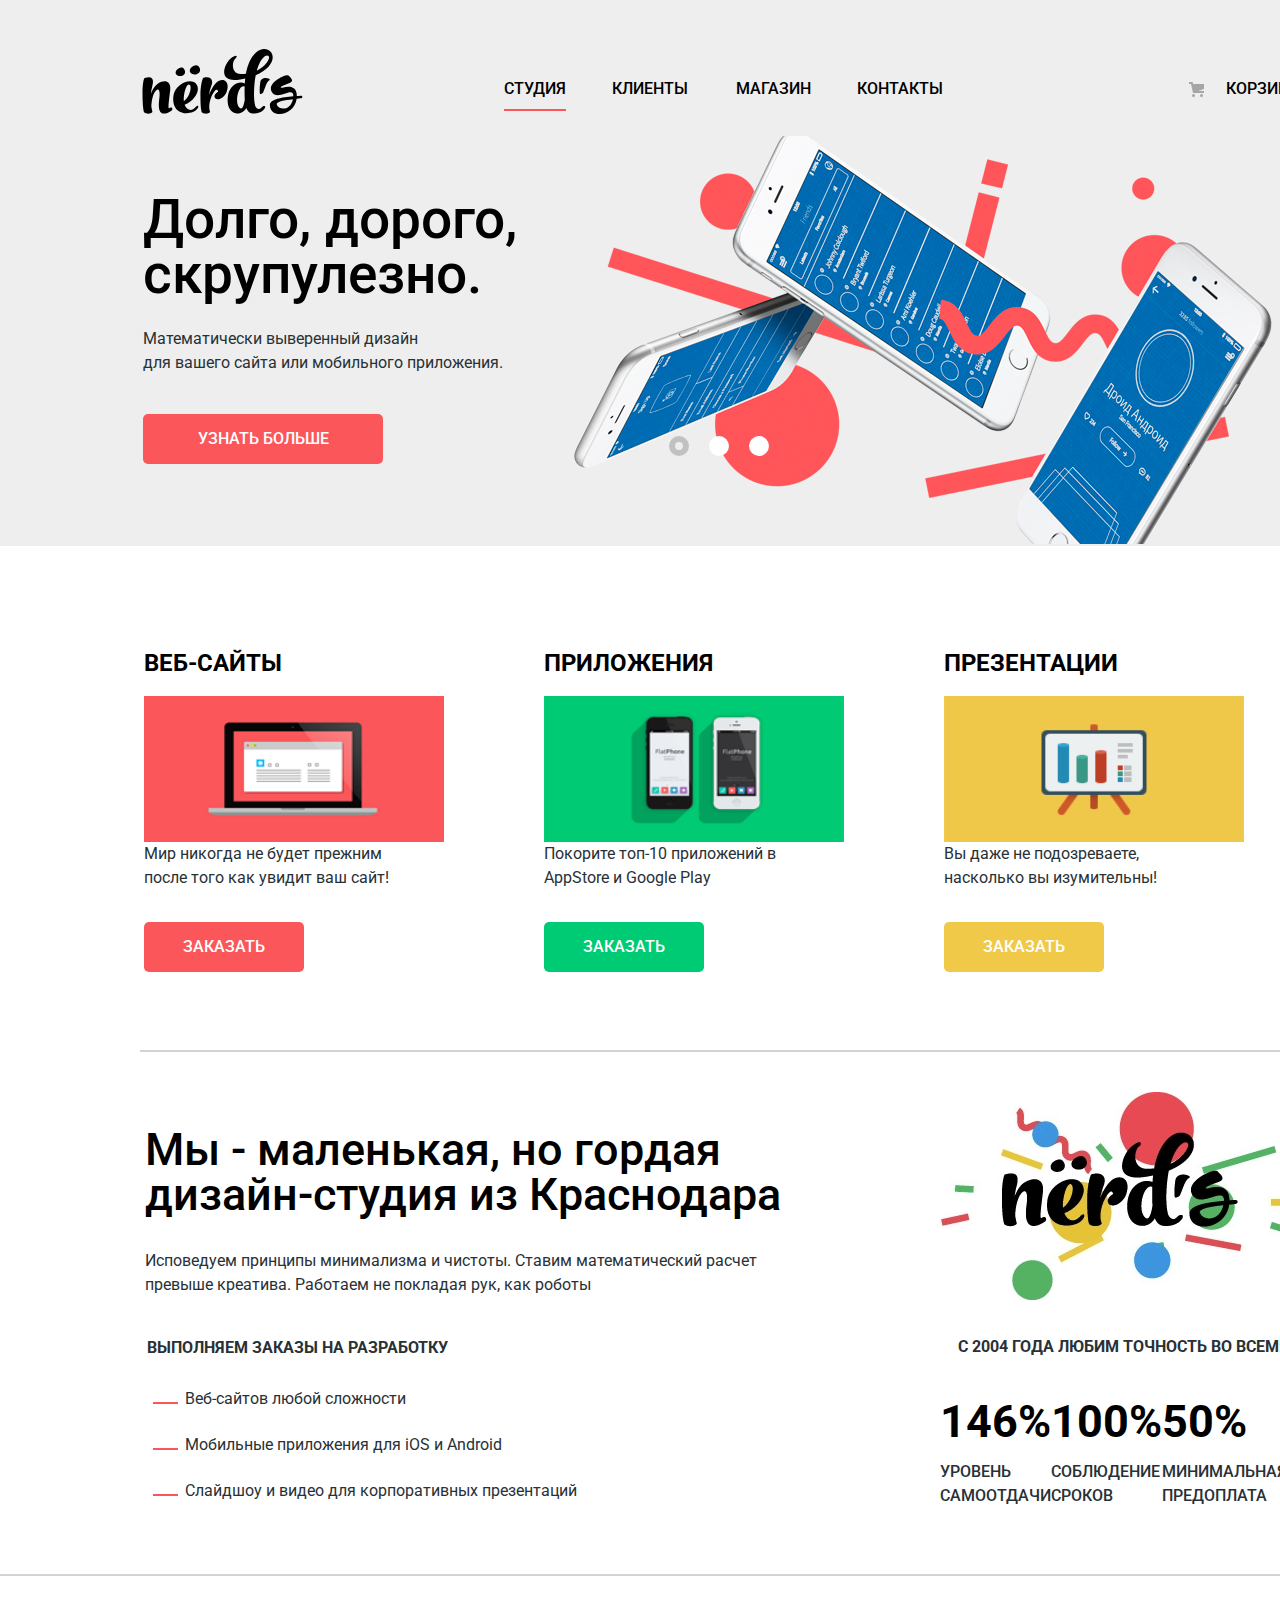
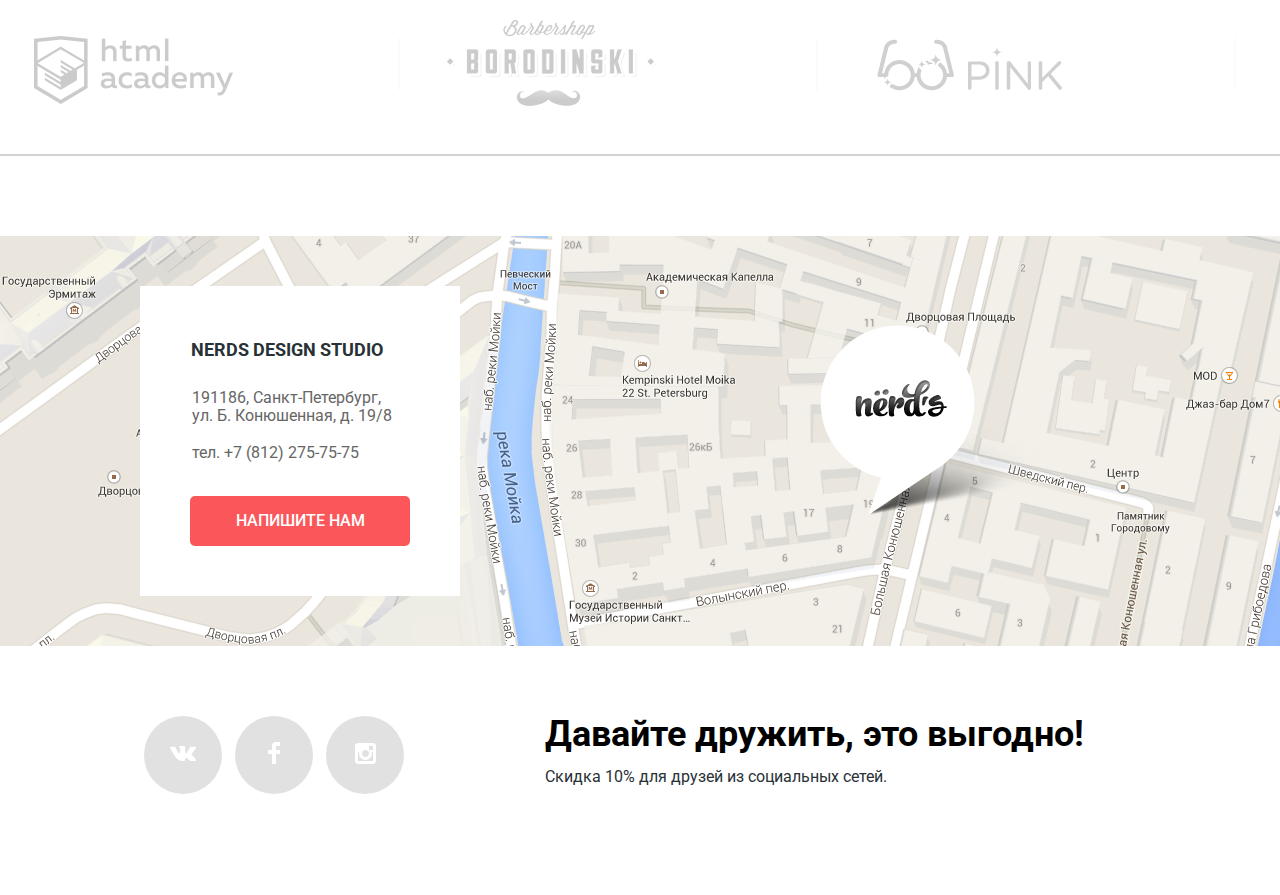
==== commit e817a4ee: "Add files via upload" ====
--- a/index.html
+++ b/index.html
@@ -8,8 +8,8 @@
      <link href="https://fonts.googleapis.com/css?family=Roboto:400,500,700&amp;subset=cyrillic,cyrillic-ext" rel="stylesheet">
   </head>
   <body>
-  		<header class="main-header">
-        <div class="header-contanier contanaier"> 
+  		<header class="header">
+        <div class="header-contanier"> 
           <h1 class="visually-hidden">Веб-студия Нердс</h1>
   			<nav class="nav">
           <div class="logo-nav">
@@ -25,7 +25,7 @@
   			</nav>
         </div>
 
-  			<div class="slider-contanier contanier">
+  			<div class="slider-contanier">
           <div class="slider">
             <input type="radio" id="slider-btn1" name="toggle" checked>
             <input type="radio" id="slider-btn2" name="toggle">
@@ -58,47 +58,44 @@
             </div>
           </div>
         </div>
-      </div>
+        </div>
     </div>
   </header>
 
   	<main class="main">
+        <div class="main-contanier">
           <section class="service">
-            <div class="contanier">
   				  <h2 class="visually-hidden">Услуги</h2>
             <div class="service-item">
               <h3 class="service-title">Веб-сайты</h3>
-  					  <img src="img/service service-site-1.png" width="300" height="146" alt="Веб-сайты">
+  					  <img class="service-image" src="img/service-site-1.png" width="300" height="146" alt="Веб-сайты">
       				<span class="service-description">Мир никогда не будет прежним<br>после того как увидит ваш сайт!</span>
       				<a class="service-button service-button-red" href="#">Заказать</a>
             </div>
 
             <div class="service-item">
   				   <h3 class="service-title">Приложения</h3>
-  					 <img src="img/service service-type-2.png" width="300" height="146" alt="Приложения">
+  					 <img class="service-image" src="img/service-type-2.png" width="300" height="146" alt="Приложения">
       			 <span class="service-description">Покорите топ-10 приложений в AppStore и Google Play</span>
       			 <a class="service-button service-button-green" href="#">Заказать</a>
             </div>
 
             <div class="service-item">
   				   <h3 class="service-title">Презентации</h3>
-  					 <img src="img/service service-presentation-3.png" width="300" height="146" alt="Презентации">
+  					 <img class="service-image" src="img/service-presentation-3.png" width="300" height="146" alt="Презентации">
       			 <span class="service-description">Вы даже не подозреваете,<br>насколько вы изумительны! </span>
       			 <a class="service-button service-button-yellow" href="#">Заказать</a>
-            </div>
             </div>
         </section>
 
   			<section class="nerds-about"> 
-            <div class="contanier">
           <h2 class="visually-hidden">О себе</h2>
           <div class="nerds-osebe-left">
   				  <h3 class="slogan"> Мы - маленькая, но гордая
   					   дизайн-студия из Краснодара </h3>
-  					<div class="slogan-osebe"><p>Исповедуем принципы минимализма и чистоты. Ставим математический расчет<br>
+  					<div class="slogan-osebe"><p>Исповедуем принципы минимализма и чистоты. Ставим математический расчет
   						превыше креатива. Работаем не покладая рук, как роботы</p>
             </div>
-
   						<span class="osebe-bold">Выполняем заказы на разработку</span>
   							<ul class="uslugi-nerds-list">
   								<li class="uslugi-nerds-list-title">Веб-сайтов любой сложности</li>
@@ -106,7 +103,6 @@
   								<li class="uslugi-nerds-list-title">Слайдшоу и видео для корпоративных презентаций</li>
   							</ul>
   				</div>
-
           <div class="nerds-osebe-right">
   				  <div class="nerds-osebe-img">
   					   <img src="img/nerds-statistics-logo.jpg" width="360" height="208"  alt="лого нердс">
@@ -128,10 +124,9 @@
             </div>
 				</div>
         </div>
-        </section>
+       </section>
 
 				<section class="partners">
-          <div class="contanier">
           <h2 class="visually-hidden">Наши партнеры</h2>
 					  <div class="partners-item partners-item-academy">
               <a href="https://htmlacademy.ru"><img src="img/partners-academy.png" width="199" height="68" alt="academy-partners"></a>
@@ -145,11 +140,10 @@
             <div class="partners-item partners-item-mishka">
               <a href="#"><img src="img/partners-mishka.png" width="173" height="84" alt="Mishka"></a>
             </div>
-            </div>
 				</section>
 
        <div class="modal-write">
-          <form class="modal-write-name" action="#" method="post">
+          <form class="modal-write-form" action="#" method="post">
             <fieldset class="modal-write-name">
               <legend class="modal-write-title">Напишите нам
                 <button class="modal-write-btn modal-write-btn-close">Закрыть</button>
@@ -157,7 +151,7 @@
               <label for="name">Ваше имя:<br><input type="text" id="name" name="name" placeholder="Ваше имя, пожалуйста" required></label>
             </fieldset>
             <fieldset class="modal-write-email">
-              <label for="email">Ваш E-mail:<br><input type="email" id="email" placeholder="Для отправки ответа" required></label>
+              <label for="email">Ваш E-mail:<br><input type="email" id="email" name="email" placeholder="Для отправки ответа" required></label>
             </fieldset>
             <fieldset class="modal-write-message">
               <label for="message">Текст письма</label>
@@ -168,9 +162,9 @@
         </div>
         </div>
 
+          <div class="contacts-contanier">
           <section class="contacts">
-            <div class="contanier">
-            <h2 class="vissualy-hidden">Контакты</h2>
+            <h2 class="visually-hidden">Контакты</h2>
             <div class="location-location">
               <span class="contacts-title">Nerds Design Studio</span>
               <p>191186, Санкт-Петербург,<br>
@@ -180,13 +174,14 @@
               <a class="contacts-button contacts-button-red" href="#">Напишите нам</a>
               </div>
           </section>
+          </div>
       </main>
 
     <footer class="footer">
-      <div class="footer-contanier contanier">
+      <div class="footer-contanier">
         <div class="footer-social">
           <ul class="footer-social-list">
-            <li class="footer-social-item footer-social-item-VK"><a class="visually-hidden" href="https://vk.com/htmlacademy">Vkontakte</a></li>
+            <li class="footer-social-item footer-social-item-VK"><a class="visually-hidden" href="https://vk.com/htmlacademy.ru">Vkontakte</a></li>
             <li class="footer-social-item footer-social-item-Facebook"><a class="visually-hidden" href="https://www.facebook.com/htmlacademy">Facebook</a></li>
             <li class="footer-social-item footer-social-item-Instagram"><a class="visually-hidden" href="https://www.instagram.com/htmlacademy">Instagram</a></li>
           </ul>
--- a/css/style.css
+++ b/css/style.css
@@ -15,6 +15,12 @@
 	font-weight: 500;
 	text-decoration: none;
 	display: flex;
+}
+body, html {
+    -webkit-text-size-adjust: none;
+    -moz-text-size-adjust: none;
+    -ms-text-size-adjust: none;
+    text-size-adjust: none;
 }
 .header-contanier,
 .main-contanier,
@@ -32,6 +38,9 @@
 .slider-contanier {
 	background-color: #eeeeee;
 }
+.contacts-contanier {
+	width: 1440px;
+}
 .visually-hidden {
 	position: absolute;
 	clip: rect(0 0 0 0);
@@ -39,9 +48,6 @@
 	height: 1px;
 	margin: -1px;
 }
-.contacts__contanier {
-	width: 1440px;
-}
 .header {
 	width: 100%;
 	margin-bottom: 78px;
@@ -66,25 +72,19 @@
 .site-nav {
 	list-style: none;
 	width: 480px;
+	display: flex;
+	justify-content: space-around;
 	padding: 25px 0;
 	margin: 0;
 	margin-left: 167px;
-	display: flex;
-	justify-content: space-around;
 }
 .item-nav {
-	color: #000000;
-	display: flex;
+	display: flex;
+	font-size: 16px;
+	font-weight: 500;
 	line-height: 30px;
-	font-size: 16px;
-	font-weight: 500;
 	text-transform: uppercase;
-}
-.item-nav:hover,
-.item-nav:focus{
-	color: #fb565a;
-	font-weight: 500;
-	font-size: 16px;
+	color: #000000;
 }
 .item-nav-studio {
 	margin-left: 23px;
@@ -95,29 +95,35 @@
 .item-nav-shop {
 	margin-left: 30px;
 }
-.item-nav-contacts{
+.item-nav-contacts {
 	margin-left: 27px;
 }
+.item-nav:hover,
+.item-nav:focus {
+	font-size: 16px;
+	font-weight: 500;
+	color: #fb565a;
+}
 .item-nav:active {
 	color: #000000;
 	opacity: 0.3;
 }
 .item-nav-active {
+	border-bottom: 2px solid #fb565a;
 	padding-bottom: 5px;
-	border-bottom: 2px solid #fb565a;
 }
 .basket-nav {
 	width: 348px;
+	display: flex;
+	justify-content: flex-end;
+	position: relative;
 	padding-top: 28px;
-	position: relative;
-	display: flex;
-	justify-content: flex-end;
 }
 .basket-nav-link {
 	font-size: 16px;
 	font-weight: 500;
+	color: #000000;
 	cursor: pointer;
-	color: #000000;
 }
 .basket-nav-link:hover,
 .basket-nav-link:focus {
@@ -125,25 +131,20 @@
 	font-weight: 500;
 	color: #fb565a;
 }
+.basket-nav-link:active {
+	color: #000000;
+	opacity: 0.3;
+}
 .basket-nav-link::before {
+	content: "";
+	position: absolute;
+	top: 33px;
+	left: 237px;
 	width: 16px;
 	height: 18px;
-	top: 33px;
-	left: 237px;
-	position: absolute;
+	background-image: url("../img/basket-icon.svg");
 	background-repeat: no-repeat;
-	content: ""	;
-	background-image: url("../img/basket-icon.svg");
-}
-.basket-nav-link:active {
-	color: #000000;
-	opacity: 0.3;
-}
-
-
-/*Помогал Сергей*/
-
-
+}
 .slider {
 	position: relative;
 	width: 100%;
@@ -260,48 +261,44 @@
 #slider-btn3:checked ~ .slides .slide:nth-child(3) {
 	display: flex;
 }
-
-
-/*Помогал Сергей*/
-
-
 .service {
+	width: 1100px;
+	display: flex;
+	padding-bottom: 78px;
 	margin-right: 53px;
-	width: 1100px;
-	padding-bottom: 78px;
 	justify-content: flex-start;
-	display: flex;
 }
 .service-item {
 	width: 300px;
+	display: flex;
+	flex-wrap: wrap;
+	justify-content: flex-start;
 	margin-right: 100px;
-	justify-content: flex-start;
-	flex-wrap: wrap;
-	display: flex;
 }
 .service-title {
+	color: #000000;
 	font-size: 24px;
-	margin-bottom: 18px;
 	font-weight: 700;
 	line-height: 30px;
-	color: #000000;
+	margin-bottom: 18px;
 }
 .service-description {
 	font-size: 16px;
 	font-weight: 400;
 	line-height: 24px;
+	color: #283136;
 	text-transform: none;
 	margin-bottom: 32px;
-	color: #283136;
 }
 .service-button-red {
+	color: #ffffff;
+	display: inline-flex;
+	justify-content: center;
+	align-items: center;
+	color: #ffffff;
 	border-radius: 5px 5px 5px 5px;
 	width: 160px;
 	height: 50px;
-	display: inline-flex;
-	justify-content: center;
-	align-items: center;
-	color: #ffffff;
 	border: none;
 	background-color: #fb565a;
 }
@@ -309,19 +306,19 @@
 	background-color: #e74246;
 }
 .service-button-red:active {
+	box-shadow: inset 0 3px 0 rgba(0, 1, 1, 0.1);
 	background-color: #d7373b;
 	color: #e47175;
-	box-shadow: inset 0 3px 0 rgba(0, 1, 1, 0.1);
-}
-
+}
 .service-button-green {
- 	border-radius: 5px 5px 5px 5px;
- 	width: 160px;
-	height: 50px;
+	color: #ffffff;
 	display: inline-flex;
 	justify-content: center;
 	align-items: center;
 	color: #ffffff;
+	border-radius: 5px 5px 5px 5px;
+	width: 160px;
+	height: 50px;;
 	border: none;
 	background-color: #00cb75;
 }
@@ -329,67 +326,67 @@
 	background-color: #00bd6c;
 }
 .service-button-green:active {
+	box-shadow: inset 0 3px 0 rgba(0, 1, 1, 0.1);
 	background-color: #00ab62;
 	color: #4dc491;
-	box-shadow: inset 0 3px 0 rgba(0, 1, 1, 0.1);
-}
-
+}
 .service-button-yellow {
+	color: #ffffff;
+	display: inline-flex;
+	justify-content: center;
+	align-items: center;
+	color: #ffffff;
 	border-radius: 5px 5px 5px 5px;
- 	width: 160px;
-	height: 50px;
-	display: inline-flex;
-	justify-content: center;
-	align-items: center;
-	color: #ffffff;
+	width: 160px;
+	height: 50px;;
 	border: none;
 	background-color: #f0c949;
 }
 .service-button-yellow:hover {
-	background-color: #ebb631;
+ 	background-color: #ebb631;
 }
 .service-button-yellow:active {
 	box-shadow: inset 0 3px 0 rgba(0, 1, 1, 0.1);
 	background-color: #eec261 ;
-	color:#ff0;
 }
 .nerds-about {
+	display: flex;
+	align-items: flex-start;
+	width: 100%;
+	justify-content: space-between;
 	border-top: 2px solid #d3d3d3;
 	margin-bottom: 50px;
-	width: 100%;
-	display: flex;
-	align-items: flex-start;
-	justify-content: space-between;
-}
-.nerds-osebe-left{
+}
+.nerds-osebe-left {
 	width: 680px;
 	margin-left: 5px;
 }
 .slogan {
-	font-size: 45px;
+	display: flex;
+	align-items: flex-end;
 	margin-bottom: 32px;
 	padding-top: 30px;
-	display: flex;
+	font-size: 18px;
+	font-weight: 700;
+	color: #000000;
+	font-size: 45px;
 	line-height: 45px;
-	align-items: flex-end;
+	font-weight: 500;
+	text-transform: none;
+}
+.slogan-osebe {
+	font-size: 16px;
+	font-weight: 400;
+	line-height: 24px;
+	color: #283136;
+	text-transform: none;
+	margin-bottom: 31px;
+}
+.osebe-bold {
+	font-size: 16px;
 	font-weight: 700;
-	font-weight: 500;
-	text-transform: none;
-	color: #000000;
-}
-.slogan-osebe {
-	font-size: 16px;
-	line-height: 24px;
-	font-weight: 400;
-	margin-bottom: 31px;
-	text-transform: none;
-	color: #283136;
-}
-.osebe-bold {
-	font-size: 16px;
 	line-height: 40px;
 	margin-left: 2px;
-	font-weight: 700;
 }
 .uslugi-nerds-list {
 	width: 430px;
@@ -401,6 +398,7 @@
 	color: #283136;
 	text-transform: none;
 	list-style-image: url(../img/red-line.png);
+	list-style-position:
 }
 .uslugi-nerds-list-title:nth-child(1) {
 	padding-bottom: 0px;
@@ -411,72 +409,69 @@
 .uslugi-nerds-list-title:nth-child(3) {
 	padding-top: 16px;
 }
-.nerds-osebe-right{
+.nerds-osebe-right {
 	width: 360px;
 }
-.nerds-osebe-img{
+.nerds-osebe-img {
 	padding-top: 40px;
 }
-.osebe-bold-right{
+.osebe-bold-right {
+	display: flex;
+	justify-content: center;
 	padding-top: 20px;
-	display: flex;
-	justify-content: center;
-}
-.quality-title{
+}
+.quality-title {
+	color: #000000;
 	font-size: 45px;
 	font-weight: 700;
 	line-height: 10px;
-	color: #000000;
-}
-.quality-item p {
-	font-size: 16px;
-	font-weight: 400;
+}
+.quality-title p {
+	font-size: 16px;
+	font-weight: 400;
+	color: #283136;
+	text-transform: none;
 	margin-right: 25px;
-	margin-right: 25px;
-	text-transform: none;
-	color: #283136;
 }
 .quality {
+	display: flex;
 	width: 360px;
+	justify-content: space-between;
 	margin-top: 50px;
-	display: flex;
-	justify-content: space-between;
 }
 .partners {
 	width: 100%;
 	padding: 44px 34px;
 	padding-right: 40px;
+	display: flex;
+	justify-content: space-between;
+	align-items: center;
 	border-top: 2px solid #d3d3d3;
 	border-bottom: 2px solid #d3d3d3;
-	margin-bottom: 80px;
-	display: flex;
-	justify-content: space-between;
-	align-items: center;
+	margin-bottom: 80px
 }
 .partners-item {
+	position: relative;
 	opacity: 0.2;
-	position: relative;
-}
-.partners-item:hover{
-	opacity: 1.2;
 }
 .partners-item-academy {
 	margin-top: 9px;
 }
-.partners-item-barbershop{
+.partners-item-barbershop {
 	margin-right: 8px;
 }
-.partners-item-pink{
+.partners-item-pink {
 	margin-right: 25px;
 }
-.partners-item-mishka{
+.partners-item-mishka {
 	margin-top: 5px;
+}
+.partners-item:hover {
+	opacity: 1;
 }
 .partners-item:active {
 	opacity: 0.1;
 }
-
-
 .partners-item:nth-child(3)::before {
 	content: "";
 	position: absolute;
@@ -487,12 +482,12 @@
 	background: #eeeeee;
 }
 .partners-item:nth-child(4)::before {
+	content: "";
+	position: absolute;
 	top: 0px;
 	left: -61px;
 	width: 2px;
 	height: 52px;
-	content: "";
-	position: absolute;
 	background: #eeeeee;
 }
 .partners-item:nth-child(5)::before {
@@ -504,79 +499,77 @@
 	height: 52px;
 	background: #eeeeee;
 }
-
-/*Здесь конец index.html*/
-.page-title {
+.header-title {
+	width: 100%;
+	height: 6px;
+	display: flex;
+	justify-content: center;
+	align-items: flex-end;
+	color: #000000;
+	text-transform: none;
 	padding-top: 56px;
 	padding-bottom: 78px;
 	font-size: 55px;
 	font-weight: 500;
 	line-height: 55px;
-	width: 100%;
-	height: 6px;
-	display: flex;
-	justify-content: center;
-	align-items: flex-end;
-	text-transform: none;
-	color: #000000;
-}
-.filters {
-	font-size: 16px;
+}
+.filter {
 	width: 260px;
-	font-weight: 400;
-	text-transform: none;
-}
-.filters-title {
+	font-size: 16px;
+	font-weight: 400;
+	text-transform: none;
+}
+.filter-title {
+	display: flex;
+	color: #000000;
 	font-size: 18px;
 	font-weight: 700;
 	line-height: 30px;
+	text-transform: uppercase;
 	margin-bottom: 7px;
-	display: flex;
-	text-transform: uppercase;
-	color: #000000;
-}
-.filters-title-cost{
+}
+.filter-title-cost {
+	margin-bottom: 48px;
 	margin-left: 4px;
-	margin-bottom: 48px;
-}
-.wrapper-filters-range fieldset{
+}
+.wrapper-filter-range fieldset {
+	border: none;
+	width: 240px;
 	padding: 0;
 	margin: 0;
-	border: none;
-	width: 240px;
 	margin-bottom: 62px;
 	text-transform: uppercase;
 }
-.cost-controls{
+.cost-controls {
+	margin-bottom: 20px;
 	padding-top: 39px;
 	padding-right: 20px;
 	padding-left: 20px;
-	margin-bottom: 20px;
 	height: 41px;
 	position: relative;
 	border-radius: 5px;
 	background: #f1f1f1;
 }
-.cost-scale{
-	cursor: pointer;
+.cost-scale {
 	height: 2px;
 	background: #d7dcde;
-}
-.scale-slider{
+	cursor: pointer;
+}
+.scale-slider {
 	height: 2px;
 	background: #00ca74;
 }
 .toggle {
+	position: absolute;
 	top: 30px;
 	left: 0px;
 	width: 3px;
 	height: 3px;
-	position: absolute;
 	border-radius: 50%;
+	box-shadow: 0 2px 1px 0 #cfcfcf;
+	border: 8px solid #ffffff;
+	background: #ababab;
 	cursor: pointer;
-	border: 8px solid #ffffff;
-	box-shadow: 0 2px 1px 0 #cfcfcf;
-	background: #ababab;
 }
 .toggle-min {
 	left: 20px;
@@ -585,50 +578,51 @@
 	left: 160px;
 }
 .cost-range {
+	display: flex;
+	height: 24px;
+	align-items: center;
 	width: 260px;
-	height: 24px;
-	align-items: center;
-	display: flex;
-}
-.cost-range label{
-	font-size: 16px;
+}
+.cost-range label {
 	display: inline-block;
-}
-.price-range-max{
+	font-size: 16px;
+}
+.price-range-max {
 	text-align: right;
 }
 .cost-range input {
+	text-align: center;
+	color: #283136;
+	border: none;
 	border-radius: 5px;
 	margin-left: 12px;
-	text-align: center;
-	border: none;
+}
+.cost-range {
+	display: flex;
+	justify-content: flex-start;
+	width: 260px;
+}
+.cost-range input[type="text"] {
 	color: #283136;
-}
-.cost-range {
-	width: 260px;
-	display: flex;
-	justify-content: flex-start;
-}
-.cost-range input[type="text"] {
 	font-size: 16px;
 	font-weight: 400;
 	line-height: 22px;
+	background-color: #f1f1f1;
+	border: none;
 	padding-top: 8px;
 	padding-bottom: 8px;
 	padding-left: 14px;
 	padding-right: 14px;
-	background-color: #f1f1f1;
-	border: none;
 	box-sizing: content-box;
 	width: 50px;
 	text-align: center;
-	color: #283136;
 }
 .cost-right {
 	margin-left: 38px;
 }
-.filters-radio {
-	display: flex;
+.filter-radio {
+	display: flex;
+	flex-wrap: wrap;
 	border: none;
 	padding: 0;
 	margin: 0;
@@ -639,8 +633,13 @@
 	width: 200px;
 	margin-bottom: 33px;
 }
-.filters-checkbox {
-	display: flex;
+ .filter-radio label,
+ .filter-checkbox label {
+ 	width: 100%;
+ }
+.filter-checkbox {
+	display: flex;
+	flex-wrap: wrap;
 	border: none;
 	padding: 0;
 	margin: 0;
@@ -682,17 +681,17 @@
 	opacity: 1;
 }
 .form-button {
-	font-size: 16px;
-	font-weight: 500;
-	line-height: 18px;
 	border-radius: 5px 5px 5px 5px;
 	width: 260px;
 	height: 50px;;
 	border: none;
+	color: #000000;
+	font-size: 16px;
+	font-weight: 500;
+	line-height: 18px;
 	text-transform: uppercase;
 	padding-top: 6px;
 	background-color: #efefef;
-	color: #000000;
 }
 .form-button:hover {
 	background-color: #dfdfdf;
@@ -705,26 +704,26 @@
 	font-size: 18px;
 	font-weight: 700;
 }
-.sortirovka{
+.sortirovka {
 	width: 760px;
+	display: flex;
 	flex-wrap: wrap;
-	display: flex;
 	margin-bottom: 60px;
 }
 .sortirovka a {
 	font-size: 14px;
 	line-height: 18px;
 	text-transform: uppercase;
-	font-weight: 400;
-	color: #000000;
+	color: #000000;
+	font-weight: 400;
 }
 .sortirovka-type {
+	width: 282px;
+	display: flex;
+	justify-content: space-between;
 	margin-left: 266px;
 	margin-right: 35px;
 	padding-top: 5px;
-	width: 282px;
-	justify-content: space-between;
-	display: flex;
 }
 .sortirovka-link {
 	opacity: 0.3;
@@ -785,9 +784,9 @@
 	color: #000000;
 }
 .catalog-item {
-		margin-bottom: 60px;
-		width: 360px;
-		position: relative;
+	width: 360px;
+	position: relative;
+	margin-bottom: 60px;
 }
 .catalog-item::before {
 	content: "";
@@ -868,31 +867,31 @@
 	align-items: center;
 	border-radius: 2px 2px 2px 2px;
 	width: 50px;
-	height: 50px;;
-}
-.pagination-item:hover:not(.pagination-item-one) {
+	height: 50px;
+}
+.pagination-item:hover:not(.pagination-item-current) {
 	background-color: #dfdfdf;
 }
-.pagination-item:active:not(.pagination-item-one) {
+.pagination-item:active:not(.pagination-item-current) {
 	background-color: #d5d5d5;
 	border-top: none;
 	box-shadow: inset 0 3px 0 rgba(0, 1, 1, 0.1);
 }
-.pagination-item-one {
+.pagination-item-current {
 	border-radius: 2px 2px 2px 2px;
 	width: 44px;
-	height: 44px;;
+	height: 44px;
 	background-color: #ffffff;
 	border: 3px solid #dbdbdb;
 }
-.pagination-item-view,
+.pagination-item-preview,
 .pagination-item-next {
 	display: inline-flex;
 	justify-content: center;
 	align-items: center;
 	border-radius: 2px 2px 2px 2px;
 	width: 260px;
-	height: 50px;;
+	height: 50px;
 }
 .contacts {
 	display: flex;
@@ -956,7 +955,7 @@
 .contacts-button-red:hover {
 	background-color: #e74246;
 }
-.contacts-button-red:hover {
+.contacts-button-red:active {
 	box-shadow: inset 0 3px 0 rgba(0, 1, 1, 0.1);
 	background-color: #d7373b;
 	color: #e47175;
@@ -965,7 +964,7 @@
 	width: 943px;
 	display: flex;
 	justify-content: flex-start;
-	align-items: center;
+	align-items: flex-center;
 	margin-right: 210px;
 	margin-bottom: 100px;
 }
@@ -1141,7 +1140,6 @@
 	background-color: #d7373b;
 	color: #e47175;
 }
-
 .modal-write-btn-close {
 	position: relative;
 	top: -15px;
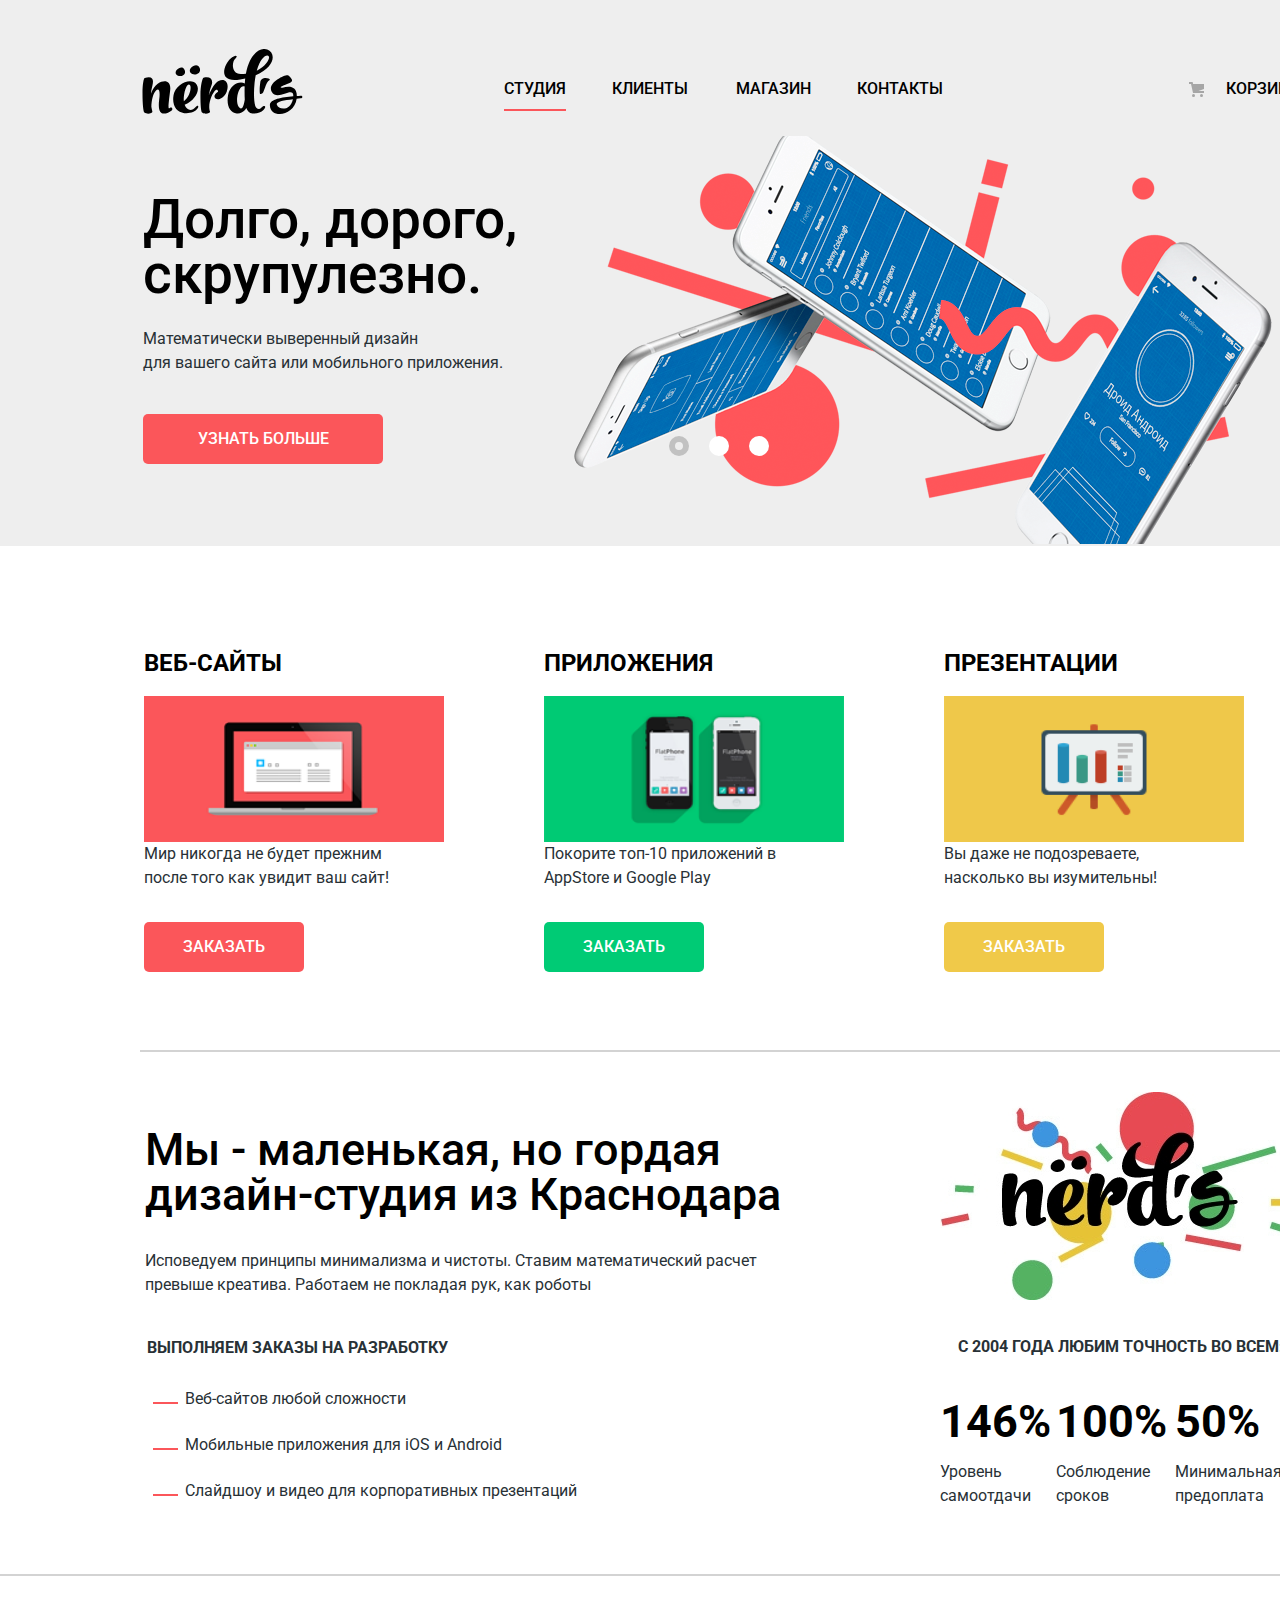
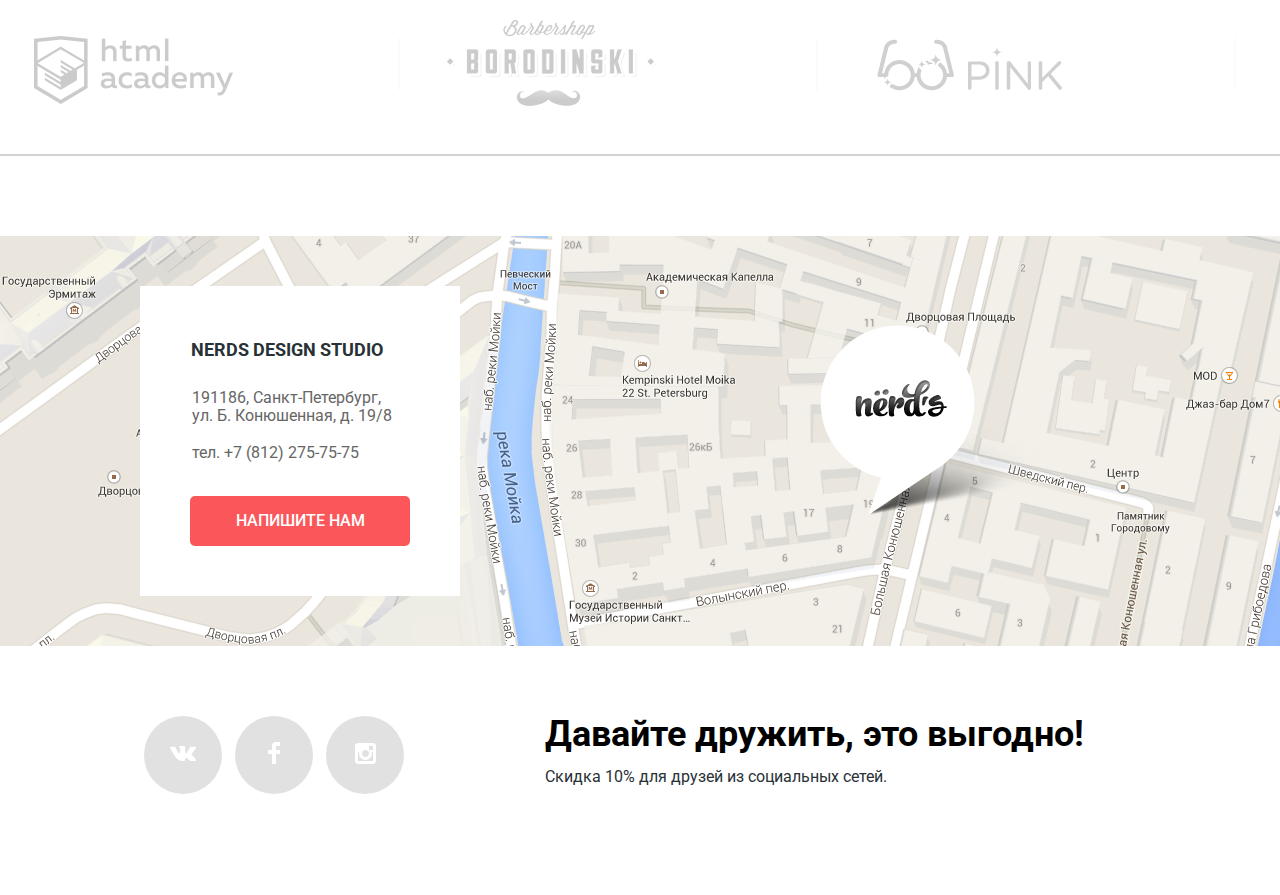
==== commit 3dfe6ef5: "Add files via upload" ====
--- a/index.html
+++ b/index.html
@@ -18,7 +18,7 @@
   				<ul class="site-nav">
   				  <li><a class="item-nav item-nav-studio item-nav-active" href="#">Студия</a></li>
   				  <li><a class="item-nav item-nav-clients" href="#">Клиенты</a></li>
-  				  <li><a class="item-nav item-nav-shop" href="#">Магазин</a></li>
+  				  <li><a class="item-nav item-nav-shop" href="shop.html">Магазин</a></li>
   				  <li><a class="item-nav item-nav-contacts" href="#">Контакты</a></li>
           </ul>
   					<div class="basket-nav"><a class="basket-nav-link" href="#">Корзина</a></div>
--- a/css/style.css
+++ b/css/style.css
@@ -426,7 +426,7 @@
 	font-weight: 700;
 	line-height: 10px;
 }
-.quality-title p {
+.quality-item p {
 	font-size: 16px;
 	font-weight: 400;
 	color: #283136;
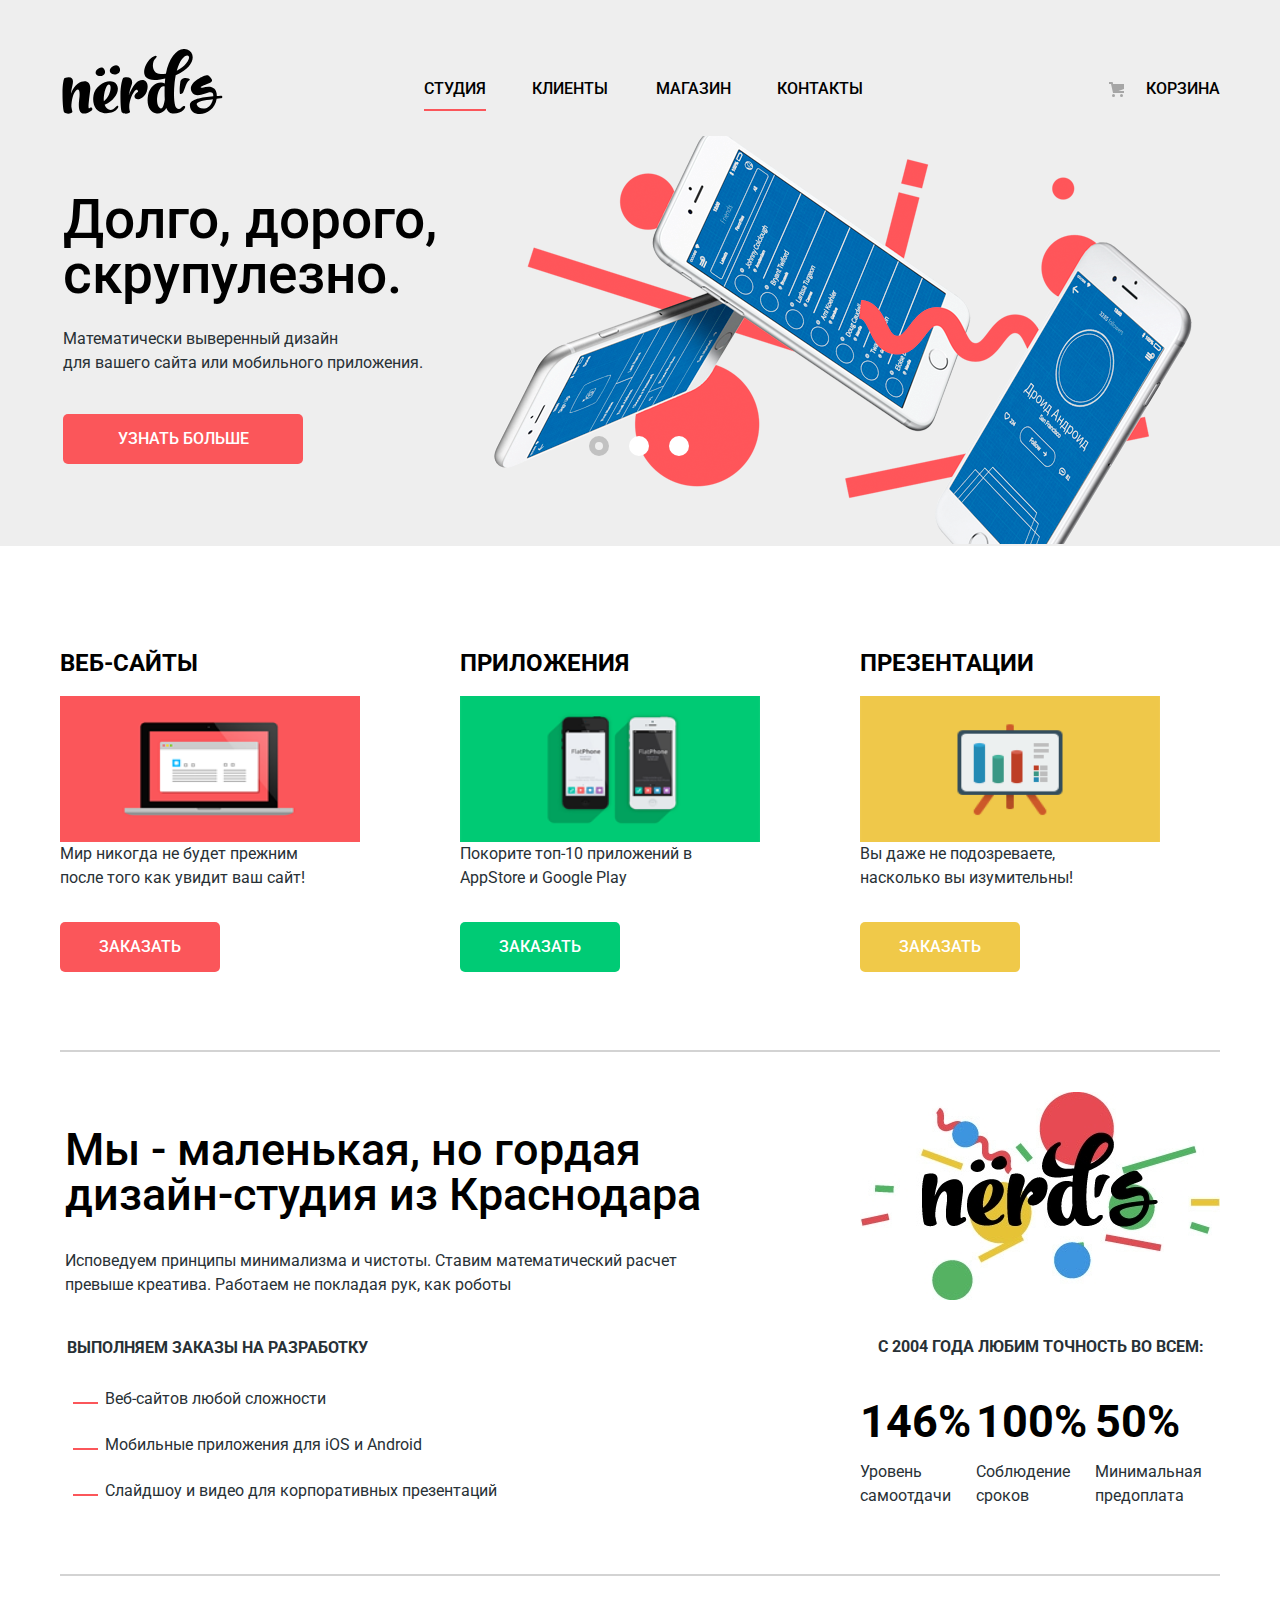
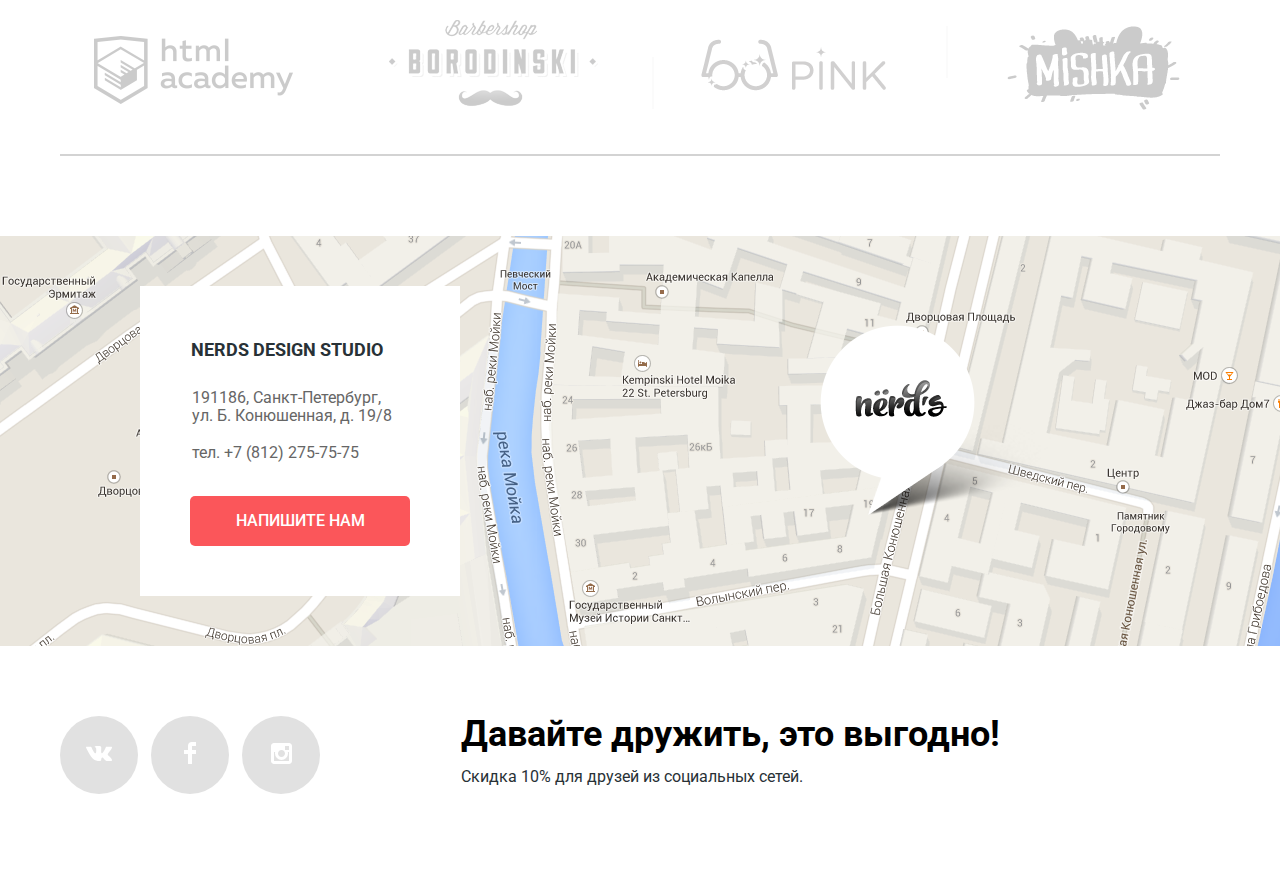
==== commit 858808dc: "Add files via upload" ====
--- a/index.html
+++ b/index.html
@@ -9,7 +9,7 @@
   </head>
   <body>
   		<header class="header">
-        <div class="header-contanier"> 
+        <div class="container">
           <h1 class="visually-hidden">Веб-студия Нердс</h1>
   			<nav class="nav">
           <div class="logo-nav">
@@ -24,8 +24,7 @@
   					<div class="basket-nav"><a class="basket-nav-link" href="#">Корзина</a></div>
   			</nav>
         </div>
-
-  			<div class="slider-contanier">
+  			<div class="container">
           <div class="slider">
             <input type="radio" id="slider-btn1" name="toggle" checked>
             <input type="radio" id="slider-btn2" name="toggle">
@@ -63,7 +62,7 @@
   </header>
 
   	<main class="main">
-        <div class="main-contanier">
+        <div class="container">
           <section class="service">
   				  <h2 class="visually-hidden">Услуги</h2>
             <div class="service-item">
@@ -88,7 +87,7 @@
             </div>
         </section>
 
-  			<section class="nerds-about"> 
+  			<section class="nerds-about">
           <h2 class="visually-hidden">О себе</h2>
           <div class="nerds-osebe-left">
   				  <h3 class="slogan"> Мы - маленькая, но гордая
@@ -123,23 +122,26 @@
               </div>
             </div>
 				</div>
-        </div>
        </section>
-
+       </div>
 				<section class="partners">
           <h2 class="visually-hidden">Наши партнеры</h2>
-					  <div class="partners-item partners-item-academy">
-              <a href="https://htmlacademy.ru"><img src="img/partners-academy.png" width="199" height="68" alt="academy-partners"></a>
-            </div>
-            <div class="partners-item partners-item-barbershop"> 
-              <a href="#"><img src="img/partners-barbershop.png" width="209" height="90" alt="Barbershop Borodinski"></a>
-            </div>
-            <div class="partners-item partners-item-pink">
-              <a href="#"><img src="img/partners-pink.png" width="185" height="52" alt="Pink"></a>
-            </div>
-            <div class="partners-item partners-item-mishka">
-              <a href="#"><img src="img/partners-mishka.png" width="173" height="84" alt="Mishka"></a>
-            </div>
+          <div class="container">
+            <div class="partners-field">
+              <div class="partners-item partners-item-academy">
+                <a href="https://htmlacademy.ru"><img src="img/partners-academy.png" width="199" height="68" alt="academy-partners"></a>
+              </div>
+              <div class="partners-item partners-item-barbershop">
+                <a href="#"><img src="img/partners-barbershop.png" width="209" height="90" alt="Barbershop Borodinski"></a>
+              </div>
+              <div class="partners-item partners-item-pink">
+                <a href="#"><img src="img/partners-pink.png" width="185" height="52" alt="Pink"></a>
+              </div>
+              <div class="partners-item partners-item-mishka">
+                <a href="#"><img src="img/partners-mishka.png" width="173" height="84" alt="Mishka"></a>
+              </div>
+            </div>
+          </div>
 				</section>
 
        <div class="modal-write">
@@ -161,8 +163,8 @@
           </form>
         </div>
         </div>
-
-          <div class="contacts-contanier">
+        <div class="contacts-field">
+          <div class="container">
           <section class="contacts">
             <h2 class="visually-hidden">Контакты</h2>
             <div class="location-location">
@@ -175,10 +177,11 @@
               </div>
           </section>
           </div>
+        </div>
       </main>
 
     <footer class="footer">
-      <div class="footer-contanier">
+      <div class="container">
         <div class="footer-social">
           <ul class="footer-social-list">
             <li class="footer-social-item footer-social-item-VK"><a class="visually-hidden" href="https://vk.com/htmlacademy.ru">Vkontakte</a></li>
@@ -195,4 +198,4 @@
     </footer>
     <script src="js/script.js"></script>
     </body>
-    </html>+    </html>
--- a/css/style.css
+++ b/css/style.css
@@ -1,6 +1,4 @@
 body {
-	width: 1440px;
-	margin: 0 auto;
 	font-family: "Roboto", "Helvetica", sans-serif;
 	font-size: 16px;
 	line-height: 24px;
@@ -22,17 +20,11 @@
     -ms-text-size-adjust: none;
     text-size-adjust: none;
 }
-.header-contanier,
-.main-contanier,
-.slider-contanier,
-.contacts-contanier,
-.footer-contanier {
+
+.container {
 	width: 1160px;
 	margin: 0 auto;
-	display: flex;
-	flex-wrap: wrap;
-	justify-content: center;
-	padding: 0;
+	padding: 0 20px;
 }
 .header-contanier,
 .slider-contanier {
@@ -54,7 +46,6 @@
 	background-color: #eeeeee;
 }
 .nav {
-	width: 100%;
 	display: flex;
 	justify-content: flex-start;
 	padding-top: 49px;
@@ -439,8 +430,7 @@
 	justify-content: space-between;
 	margin-top: 50px;
 }
-.partners {
-	width: 100%;
+.partners-field {
 	padding: 44px 34px;
 	padding-right: 40px;
 	display: flex;
@@ -512,6 +502,11 @@
 	font-size: 55px;
 	font-weight: 500;
 	line-height: 55px;
+}
+
+.shop-fields {
+	display: flex;
+	justify-content: space-between;
 }
 .filter {
 	width: 260px;
@@ -893,13 +888,17 @@
 	width: 260px;
 	height: 50px;
 }
-.contacts {
-	display: flex;
-	align-items: center;
+
+.contacts-field {
+	background-image: url(../img/maps.png);
 	width: 1440px;
 	margin: 0 auto;
-	background-image: url(../img/maps.png);
 	background-color: #eeeeee;
+}
+
+.contacts {
+	display: flex;
+	align-items: center;
 	min-height: 410px;
 	margin-bottom: 70px;
 }
@@ -910,7 +909,6 @@
 	width: 320px;
 	height: 310px;
 	background-color: #ffffff;
-	margin-left: 140px;
 }
 .contacts-title {
 	display: flex;
@@ -1161,4 +1159,4 @@
 }
 .modal-write-btn-close:focus {
 	outline-color: #d7373b;
-}+}
